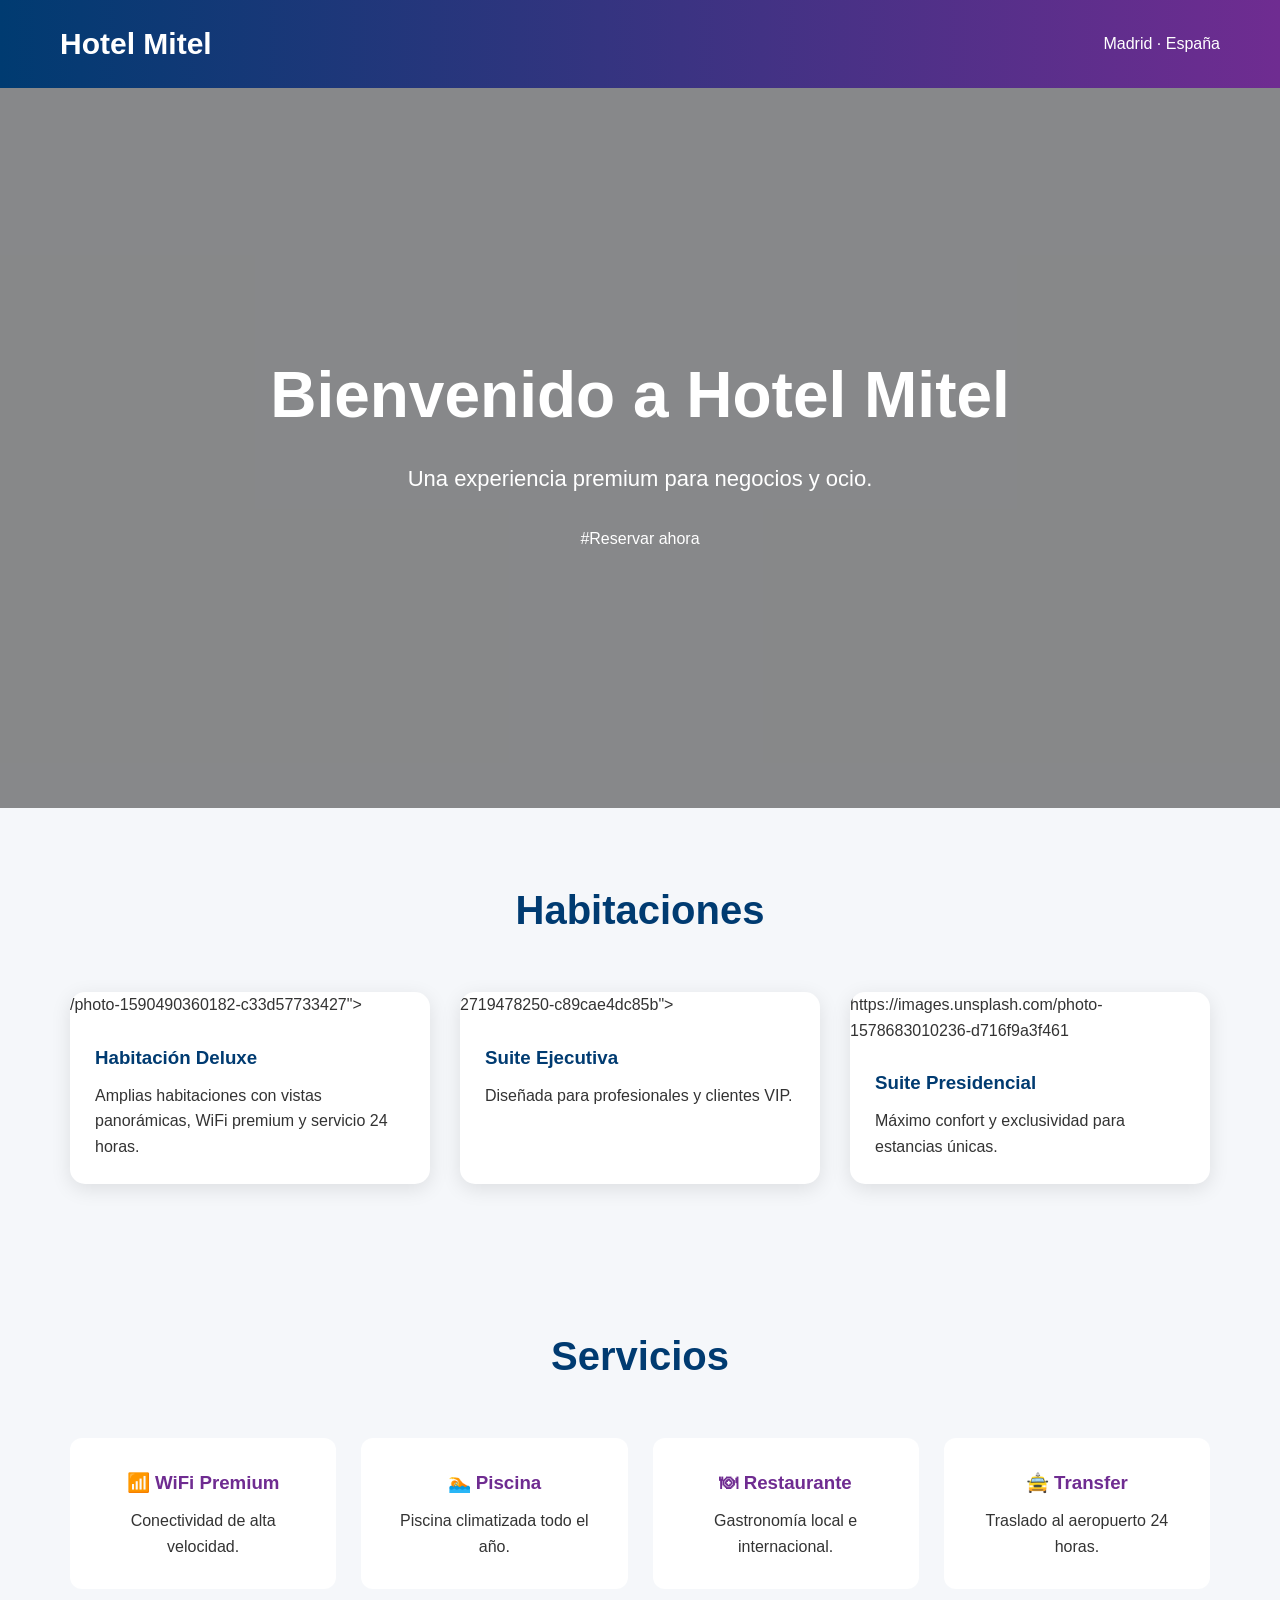
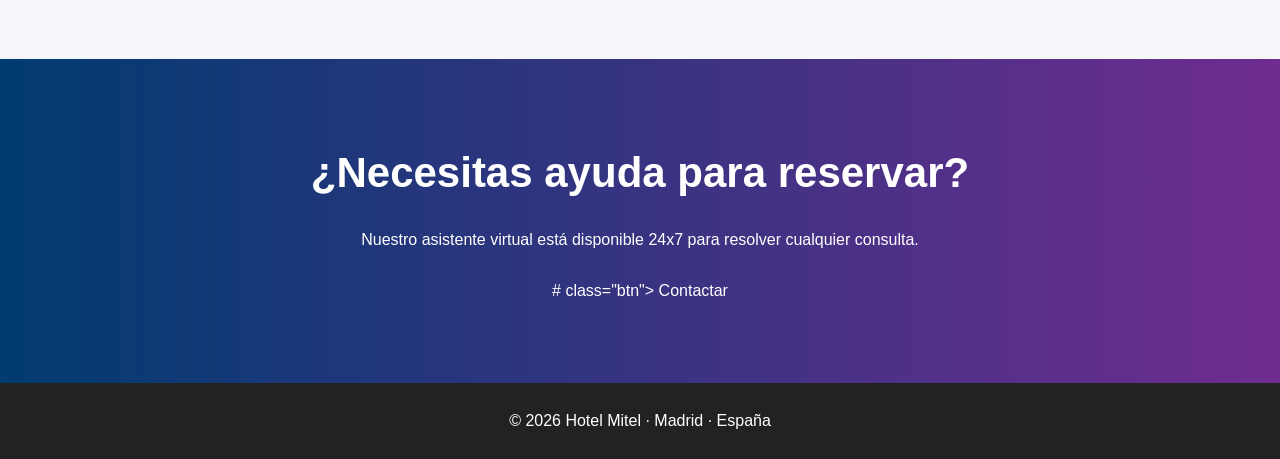
==== hotel.html @ f67e67db "Add files via upload" ====
<!DOCTYPE html>
<html lang="es">

<head>
    <meta charset="UTF-8">
    <meta name="viewport" content="width=device-width, initial-scale=1.0">
    <title>Hotel Mitel</title>

    <style>
        :root {
            --mitel-blue: #003b71;
            --mitel-purple: #6f2c91;
            --light-bg: #f5f7fa;
            --text-color: #333;
        }

        * {
            margin: 0;
            padding: 0;
            box-sizing: border-box;
        }

        body {
            font-family: "Segoe UI", Arial, sans-serif;
            background: var(--light-bg);
            color: var(--text-color);
            line-height: 1.6;
        }

        header {
            background: linear-gradient(90deg,
                    var(--mitel-blue),
                    var(--mitel-purple));
            color: white;
            padding: 20px 60px;
            display: flex;
            justify-content: space-between;
            align-items: center;
        }

        .logo {
            font-size: 30px;
            font-weight: bold;
        }

        .hero {
            height: 80vh;
            background-image: url("https://images.unsplash.com/photo-1566073771259-6a8506099945");
            background-size: cover;
            background-position: center;
            position: relative;
        }

        .hero-overlay {
            position: absolute;
            inset: 0;
            background: rgba(0, 0, 0, 0.45);
            display: flex;
            justify-content: center;
            align-items: center;
            text-align: center;
            color: white;
        }

        .hero-content h1 {
            font-size: 64px;
            margin-bottom: 15px;
        }

        .hero-content p {
            font-size: 22px;
            margin-bottom: 30px;
        }

        .btn {
            background: var(--mitel-purple);
            color: white;
            padding: 15px 30px;
            border: none;
            border-radius: 8px;
            font-size: 18px;
            text-decoration: none;
        }

        .section {
            max-width: 1200px;
            margin: auto;
            padding: 70px 30px;
        }

        .section-title {
            text-align: center;
            font-size: 40px;
            color: var(--mitel-blue);
            margin-bottom: 50px;
        }

        .cards {
            display: grid;
            grid-template-columns: repeat(auto-fit, minmax(320px, 1fr));
            gap: 30px;
        }

        .card {
            background: white;
            border-radius: 15px;
            overflow: hidden;
            box-shadow: 0 5px 20px rgba(0,0,0,0.1);
        }

        .card img {
            width: 100%;
            height: 240px;
            object-fit: cover;
        }

        .card-content {
            padding: 25px;
        }

        .card-content h3 {
            color: var(--mitel-blue);
            margin-bottom: 10px;
        }

        .services {
            display: grid;
            grid-template-columns: repeat(auto-fit, minmax(220px, 1fr));
            gap: 25px;
        }

        .service {
            background: white;
            padding: 30px;
            border-radius: 12px;
            text-align: center;
        }

        .service h3 {
            color: var(--mitel-purple);
            margin-bottom: 10px;
        }

        .cta {
            background: linear-gradient(
                90deg,
                var(--mitel-blue),
                var(--mitel-purple)
            );
            color: white;
            text-align: center;
            padding: 80px 30px;
        }

        .cta h2 {
            font-size: 42px;
            margin-bottom: 20px;
        }

        footer {
            background: #222;
            color: white;
            text-align: center;
            padding: 25px;
        }
    </style>
</head>

<body>

    <header>
        <div class="logo">Hotel Mitel</div>
        <div>Madrid · España</div>
    </header>

    <section class="hero">
        <div class="hero-overlay">
            <div class="hero-content">
                <h1>Bienvenido a Hotel Mitel</h1>
                <p>Una experiencia premium para negocios y ocio.</p>
                #Reservar ahora</a>
            </div>
        </div>
    </section>

    <section class="section">
        <h2 class="section-title">Habitaciones</h2>

        <div class="cards">

            <div class="card">
                /photo-1590490360182-c33d57733427">
                <div class="card-content">
                    <h3>Habitación Deluxe</h3>
                    <p>
                        Amplias habitaciones con vistas panorámicas,
                        WiFi premium y servicio 24 horas.
                    </p>
                </div>
            </div>

            <div class="card">
                2719478250-c89cae4dc85b">
                <div class="card-content">
                    <h3>Suite Ejecutiva</h3>
                    <p>
                        Diseñada para profesionales y clientes VIP.
                    </p>
                </div>
            </div>

            <div class="card">
                https://images.unsplash.com/photo-1578683010236-d716f9a3f461
                <div class="card-content">
                    <h3>Suite Presidencial</h3>
                    <p>
                        Máximo confort y exclusividad para estancias únicas.
                    </p>
                </div>
            </div>

        </div>
    </section>

    <section class="section">

        <h2 class="section-title">Servicios</h2>

        <div class="services">

            <div class="service">
                <h3>📶 WiFi Premium</h3>
                <p>Conectividad de alta velocidad.</p>
            </div>

            <div class="service">
                <h3>🏊 Piscina</h3>
                <p>Piscina climatizada todo el año.</p>
            </div>

            <div class="service">
                <h3>🍽 Restaurante</h3>
                <p>Gastronomía local e internacional.</p>
            </div>

            <div class="service">
                <h3>🚖 Transfer</h3>
                <p>Traslado al aeropuerto 24 horas.</p>
            </div>

        </div>

    </section>

    <section class="cta">

        <h2>¿Necesitas ayuda para reservar?</h2>

        <p>
            Nuestro asistente virtual está disponible 24x7 para resolver
            cualquier consulta.
        </p>

        <br>

        # class="btn">
            Contactar
        </a>

    </section>

    <footer>
        © 2026 Hotel Mitel · Madrid · España
    </footer>

    <!-- PEGAR AQUÍ EL WIDGET DE TALKATIVE -->

</body>

</html>
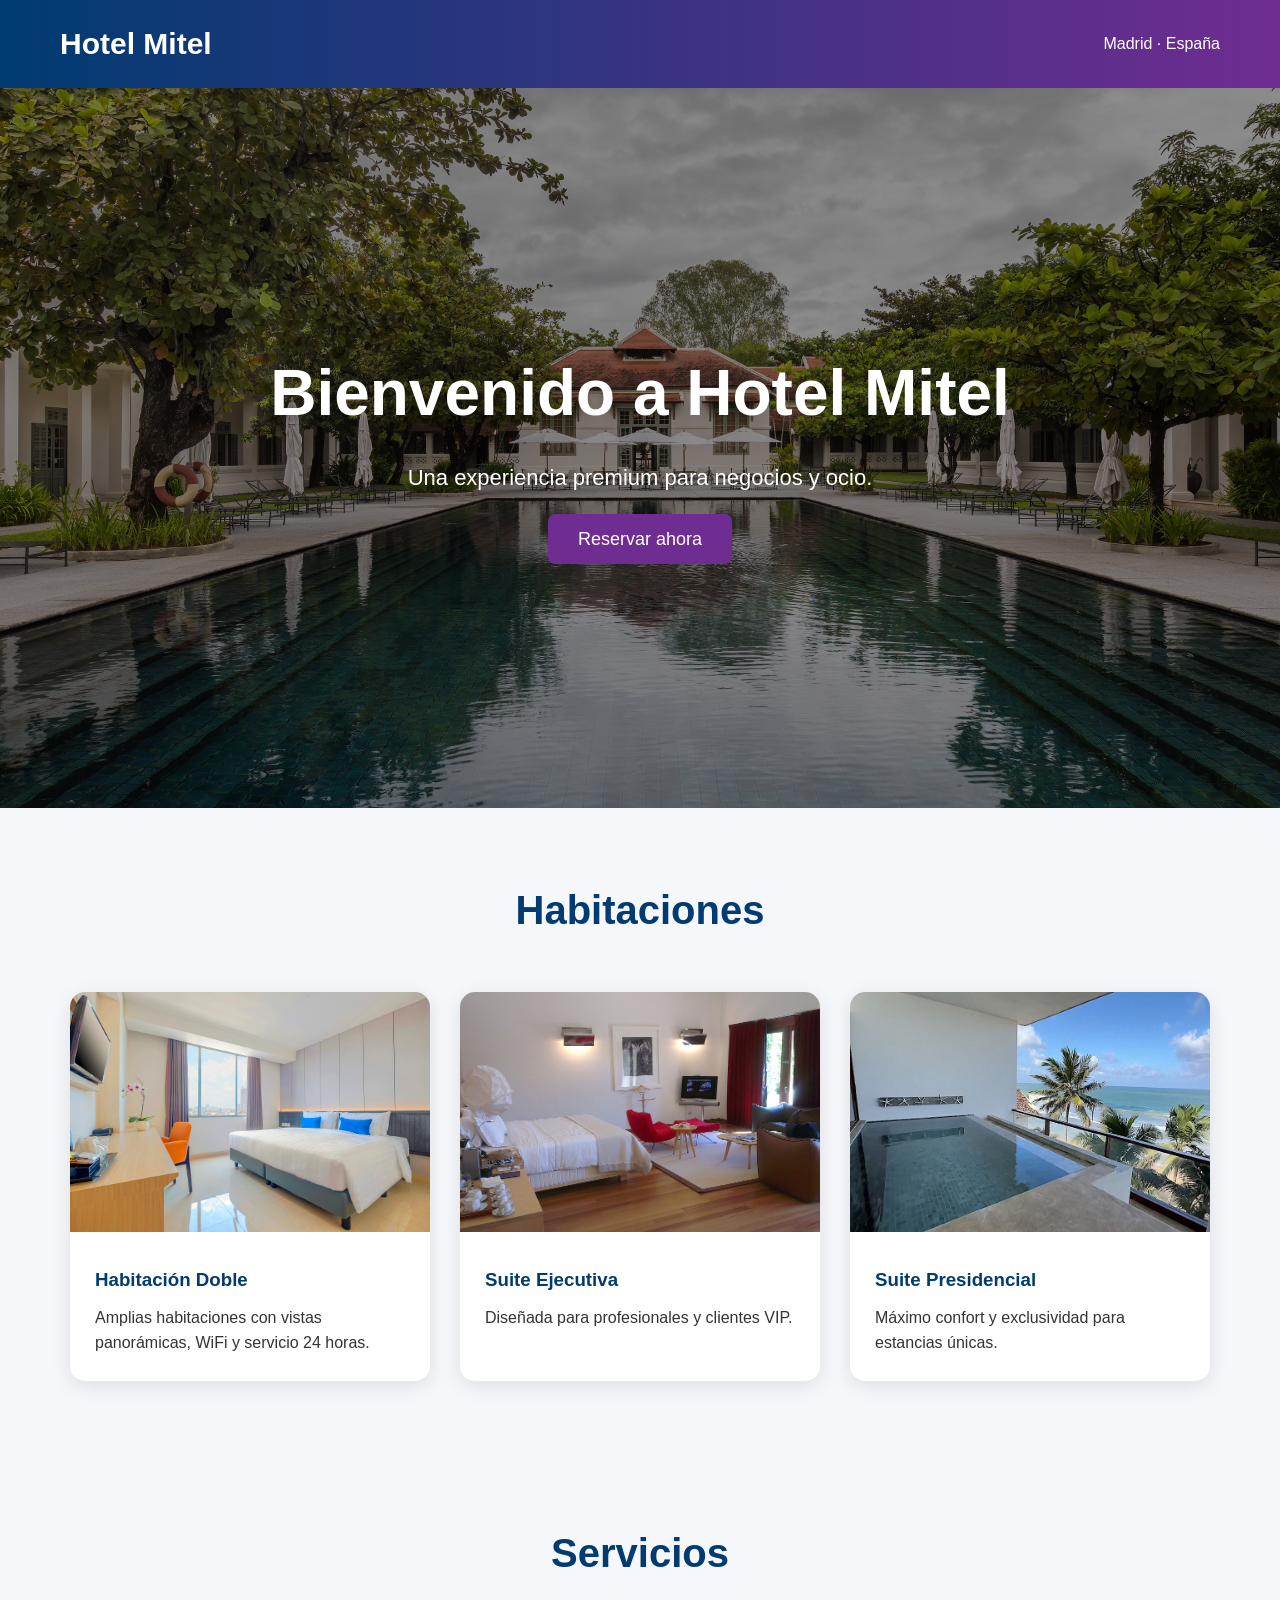
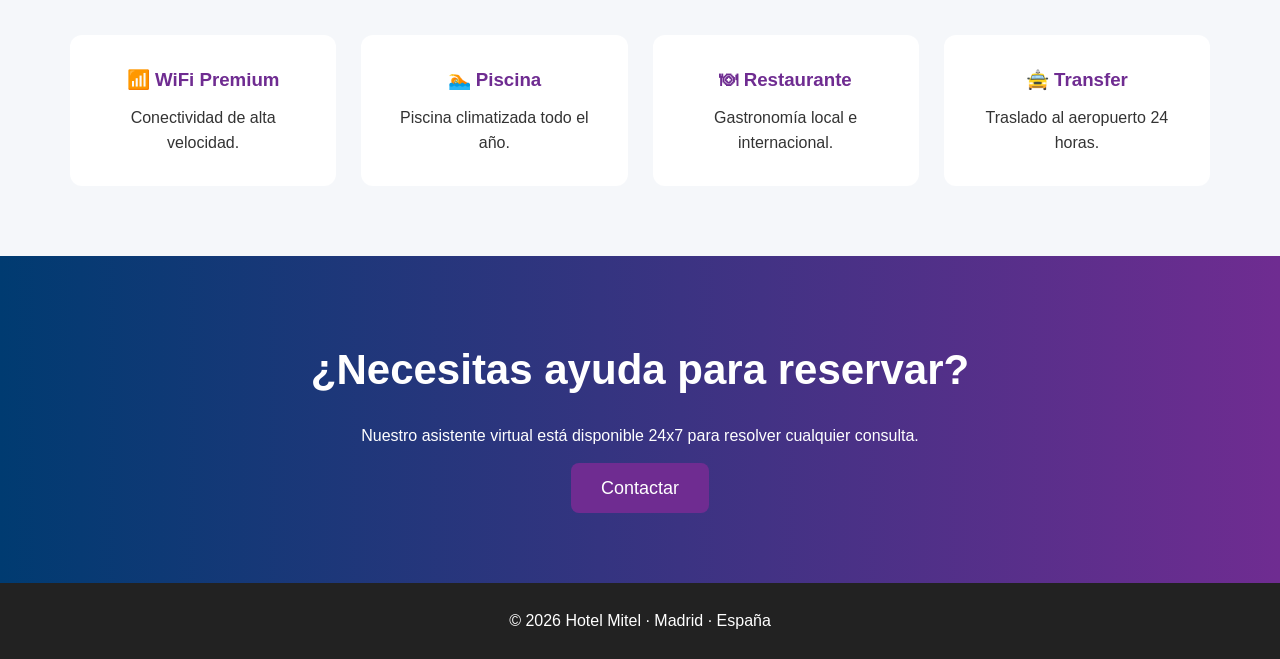
==== commit b112de5f: "Use free images" ====
--- a/hotel.html
+++ b/hotel.html
@@ -6,168 +6,10 @@
     <meta charset="UTF-8">
     <meta name="viewport" content="width=device-width, initial-scale=1.0">
     <title>Hotel Mitel</title>
-
-    <style>
-        :root {
-            --mitel-blue: #003b71;
-            --mitel-purple: #6f2c91;
-            --light-bg: #f5f7fa;
-            --text-color: #333;
-        }
-
-        * {
-            margin: 0;
-            padding: 0;
-            box-sizing: border-box;
-        }
-
-        body {
-            font-family: "Segoe UI", Arial, sans-serif;
-            background: var(--light-bg);
-            color: var(--text-color);
-            line-height: 1.6;
-        }
-
-        header {
-            background: linear-gradient(90deg,
-                    var(--mitel-blue),
-                    var(--mitel-purple));
-            color: white;
-            padding: 20px 60px;
-            display: flex;
-            justify-content: space-between;
-            align-items: center;
-        }
-
-        .logo {
-            font-size: 30px;
-            font-weight: bold;
-        }
-
-        .hero {
-            height: 80vh;
-            background-image: url("https://images.unsplash.com/photo-1566073771259-6a8506099945");
-            background-size: cover;
-            background-position: center;
-            position: relative;
-        }
-
-        .hero-overlay {
-            position: absolute;
-            inset: 0;
-            background: rgba(0, 0, 0, 0.45);
-            display: flex;
-            justify-content: center;
-            align-items: center;
-            text-align: center;
-            color: white;
-        }
-
-        .hero-content h1 {
-            font-size: 64px;
-            margin-bottom: 15px;
-        }
-
-        .hero-content p {
-            font-size: 22px;
-            margin-bottom: 30px;
-        }
-
-        .btn {
-            background: var(--mitel-purple);
-            color: white;
-            padding: 15px 30px;
-            border: none;
-            border-radius: 8px;
-            font-size: 18px;
-            text-decoration: none;
-        }
-
-        .section {
-            max-width: 1200px;
-            margin: auto;
-            padding: 70px 30px;
-        }
-
-        .section-title {
-            text-align: center;
-            font-size: 40px;
-            color: var(--mitel-blue);
-            margin-bottom: 50px;
-        }
-
-        .cards {
-            display: grid;
-            grid-template-columns: repeat(auto-fit, minmax(320px, 1fr));
-            gap: 30px;
-        }
-
-        .card {
-            background: white;
-            border-radius: 15px;
-            overflow: hidden;
-            box-shadow: 0 5px 20px rgba(0,0,0,0.1);
-        }
-
-        .card img {
-            width: 100%;
-            height: 240px;
-            object-fit: cover;
-        }
-
-        .card-content {
-            padding: 25px;
-        }
-
-        .card-content h3 {
-            color: var(--mitel-blue);
-            margin-bottom: 10px;
-        }
-
-        .services {
-            display: grid;
-            grid-template-columns: repeat(auto-fit, minmax(220px, 1fr));
-            gap: 25px;
-        }
-
-        .service {
-            background: white;
-            padding: 30px;
-            border-radius: 12px;
-            text-align: center;
-        }
-
-        .service h3 {
-            color: var(--mitel-purple);
-            margin-bottom: 10px;
-        }
-
-        .cta {
-            background: linear-gradient(
-                90deg,
-                var(--mitel-blue),
-                var(--mitel-purple)
-            );
-            color: white;
-            text-align: center;
-            padding: 80px 30px;
-        }
-
-        .cta h2 {
-            font-size: 42px;
-            margin-bottom: 20px;
-        }
-
-        footer {
-            background: #222;
-            color: white;
-            text-align: center;
-            padding: 25px;
-        }
-    </style>
+    <link rel="stylesheet" href="css/styles.css">
 </head>
 
-<body>
+<body class="hotel-page">
 
     <header>
         <div class="logo">Hotel Mitel</div>
@@ -179,7 +21,7 @@
             <div class="hero-content">
                 <h1>Bienvenido a Hotel Mitel</h1>
                 <p>Una experiencia premium para negocios y ocio.</p>
-                #Reservar ahora</a>
+                <a href="#" class="btn">Reservar ahora</a>
             </div>
         </div>
     </section>
@@ -190,18 +32,18 @@
         <div class="cards">
 
             <div class="card">
-                /photo-1590490360182-c33d57733427">
+                <img src="images/room.jpg" alt="Habitación Doble">
                 <div class="card-content">
-                    <h3>Habitación Deluxe</h3>
+                    <h3>Habitación Doble</h3>
                     <p>
                         Amplias habitaciones con vistas panorámicas,
-                        WiFi premium y servicio 24 horas.
+                        WiFi y servicio 24 horas.
                     </p>
                 </div>
             </div>
 
             <div class="card">
-                2719478250-c89cae4dc85b">
+                <img src="images/executive-suite.jpg" alt="Suite Ejecutiva">
                 <div class="card-content">
                     <h3>Suite Ejecutiva</h3>
                     <p>
@@ -211,7 +53,7 @@
             </div>
 
             <div class="card">
-                https://images.unsplash.com/photo-1578683010236-d716f9a3f461
+                <img src="images/presidential-suite.jpg" alt="Suite Presidencial">
                 <div class="card-content">
                     <h3>Suite Presidencial</h3>
                     <p>
@@ -264,9 +106,7 @@
 
         <br>
 
-        # class="btn">
-            Contactar
-        </a>
+        <a href="#" class="btn">Contactar</a>
 
     </section>
 
@@ -275,6 +115,9 @@
     </footer>
 
     <!-- PEGAR AQUÍ EL WIDGET DE TALKATIVE -->
+    <script>
+        import(`https://eu.engage.app/api/ecs/v1/loader/1cc9cc96-e572-4357-b645-b3f1b7cea843.js?path=${encodeURIComponent(window.location.origin+window.location.pathname)}&selectedVersion=${(new URLSearchParams(window.location.search)).get('ecsSelectedVersion') || ''}`)
+    </script>
 
 </body>
 
--- a/css/styles.css
+++ b/css/styles.css
@@ -0,0 +1,198 @@
+:root {
+    --mitel-blue: #003b71;
+    --mitel-purple: #6f2c91;
+    --light-bg: #f5f7fa;
+    --text-color: #333;
+}
+
+* {
+    margin: 0;
+    padding: 0;
+    box-sizing: border-box;
+}
+
+body {
+    font-family: "Segoe UI", Arial, sans-serif;
+}
+
+body.home-page {
+    min-height: 100vh;
+    display: flex;
+    justify-content: center;
+    align-items: center;
+    background: linear-gradient(135deg, var(--mitel-blue), var(--mitel-purple));
+}
+
+body.hotel-page {
+    background: var(--light-bg);
+    color: var(--text-color);
+    line-height: 1.6;
+}
+
+.home-page .container {
+    text-align: center;
+    background: white;
+    padding: 60px;
+    border-radius: 20px;
+    box-shadow: 0 10px 30px rgba(0, 0, 0, 0.2);
+    max-width: 600px;
+    width: 90%;
+}
+
+.home-page h1 {
+    color: var(--mitel-blue);
+    margin-bottom: 15px;
+}
+
+.home-page p {
+    color: #666;
+    margin-bottom: 40px;
+}
+
+.home-page .demo-button {
+    display: inline-block;
+    padding: 18px 36px;
+    background: var(--mitel-purple);
+    color: white;
+    text-decoration: none;
+    border-radius: 10px;
+    font-size: 18px;
+    font-weight: 600;
+    transition: 0.3s;
+}
+
+.home-page .demo-button:hover {
+    transform: translateY(-2px);
+    opacity: 0.9;
+}
+
+.hotel-page header {
+    background: linear-gradient(90deg, var(--mitel-blue), var(--mitel-purple));
+    color: white;
+    padding: 20px 60px;
+    display: flex;
+    justify-content: space-between;
+    align-items: center;
+}
+
+.hotel-page .logo {
+    font-size: 30px;
+    font-weight: bold;
+}
+
+.hotel-page .hero {
+    height: 80vh;
+    background-image: url("../images/hotel.jpg");
+    background-size: cover;
+    background-position: center;
+    position: relative;
+}
+
+.hotel-page .hero-overlay {
+    position: absolute;
+    inset: 0;
+    background: rgba(0, 0, 0, 0.45);
+    display: flex;
+    justify-content: center;
+    align-items: center;
+    text-align: center;
+    color: white;
+}
+
+.hotel-page .hero-content h1 {
+    font-size: 64px;
+    margin-bottom: 15px;
+}
+
+.hotel-page .hero-content p {
+    font-size: 22px;
+    margin-bottom: 30px;
+}
+
+.hotel-page .btn {
+    background: var(--mitel-purple);
+    color: white;
+    padding: 15px 30px;
+    border: none;
+    border-radius: 8px;
+    font-size: 18px;
+    text-decoration: none;
+}
+
+.hotel-page .section {
+    max-width: 1200px;
+    margin: auto;
+    padding: 70px 30px;
+}
+
+.hotel-page .section-title {
+    text-align: center;
+    font-size: 40px;
+    color: var(--mitel-blue);
+    margin-bottom: 50px;
+}
+
+.hotel-page .cards {
+    display: grid;
+    grid-template-columns: repeat(auto-fit, minmax(320px, 1fr));
+    gap: 30px;
+}
+
+.hotel-page .card {
+    background: white;
+    border-radius: 15px;
+    overflow: hidden;
+    box-shadow: 0 5px 20px rgba(0, 0, 0, 0.1);
+}
+
+.hotel-page .card img {
+    width: 100%;
+    height: 240px;
+    object-fit: cover;
+}
+
+.hotel-page .card-content {
+    padding: 25px;
+}
+
+.hotel-page .card-content h3 {
+    color: var(--mitel-blue);
+    margin-bottom: 10px;
+}
+
+.hotel-page .services {
+    display: grid;
+    grid-template-columns: repeat(auto-fit, minmax(220px, 1fr));
+    gap: 25px;
+}
+
+.hotel-page .service {
+    background: white;
+    padding: 30px;
+    border-radius: 12px;
+    text-align: center;
+}
+
+.hotel-page .service h3 {
+    color: var(--mitel-purple);
+    margin-bottom: 10px;
+}
+
+.hotel-page .cta {
+    background: linear-gradient(90deg, var(--mitel-blue), var(--mitel-purple));
+    color: white;
+    text-align: center;
+    padding: 80px 30px;
+}
+
+.hotel-page .cta h2 {
+    font-size: 42px;
+    margin-bottom: 20px;
+}
+
+.hotel-page footer {
+    background: #222;
+    color: white;
+    text-align: center;
+    padding: 25px;
+}
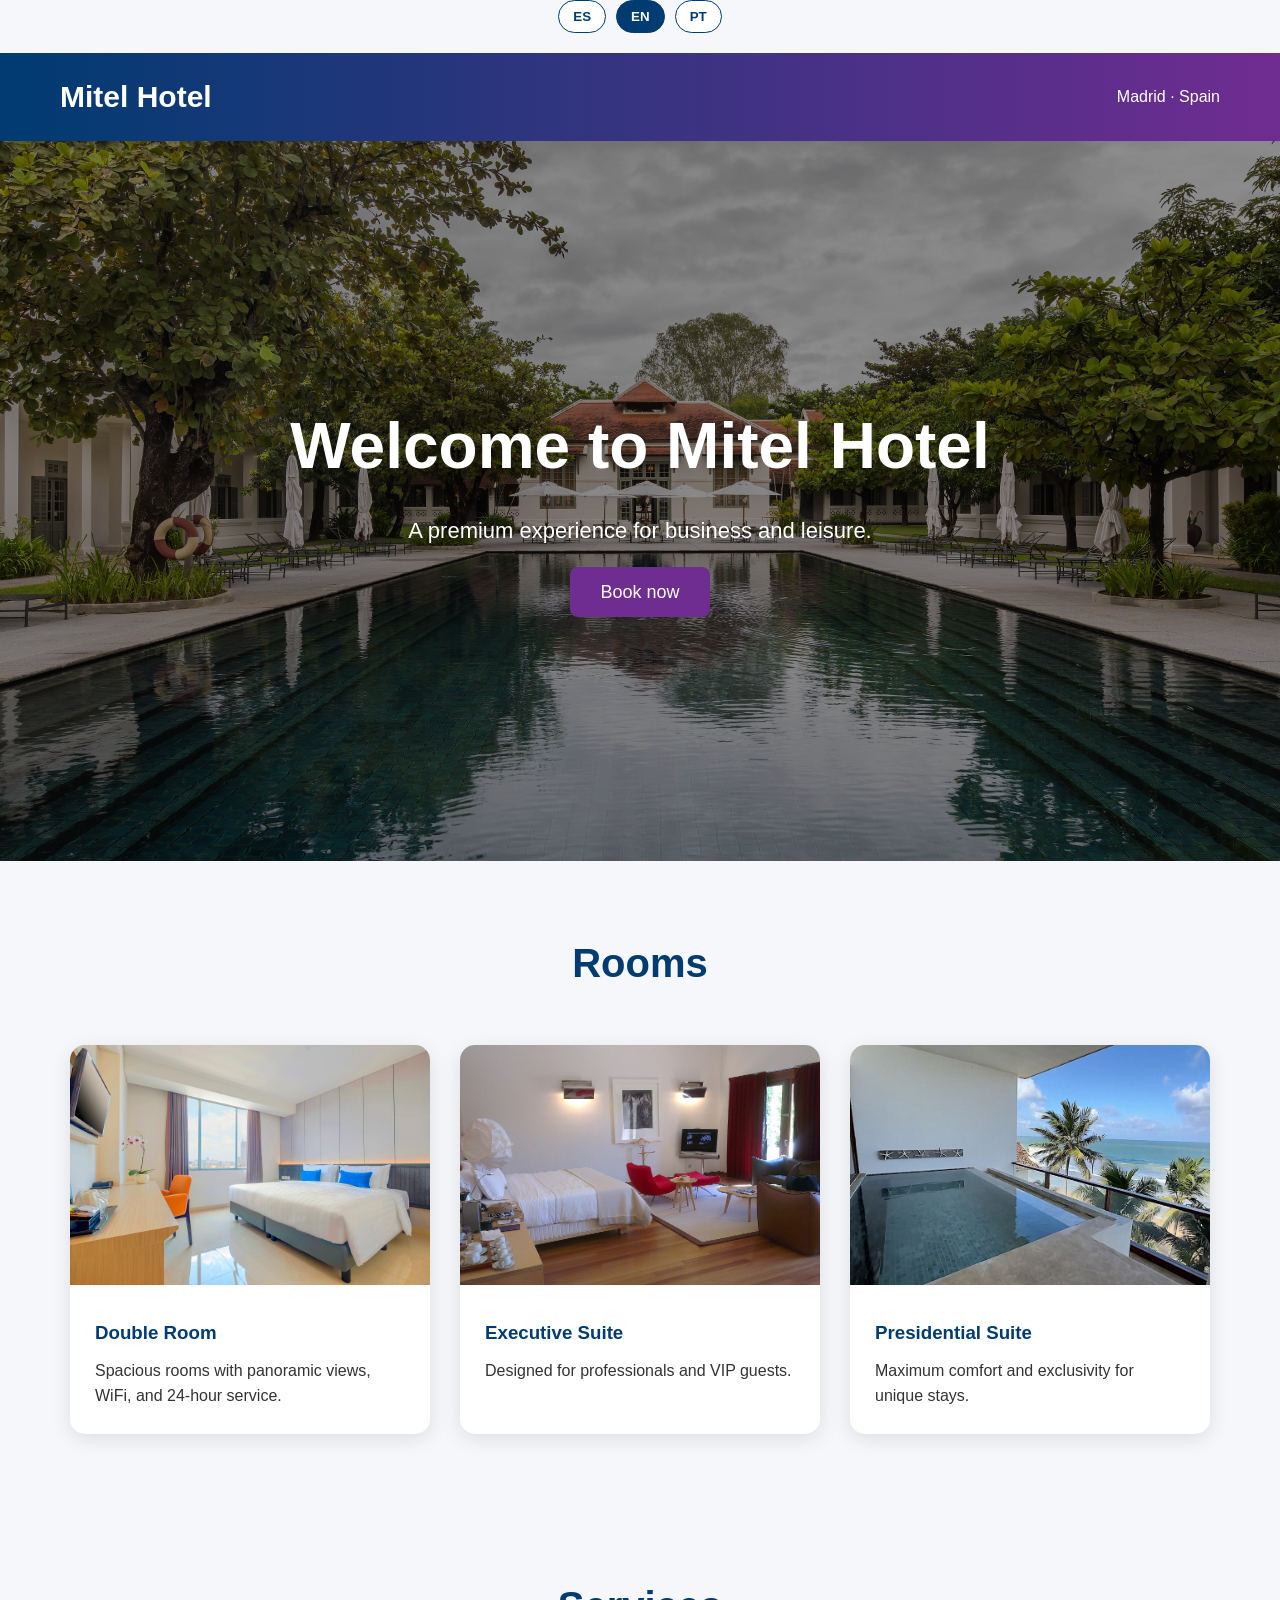
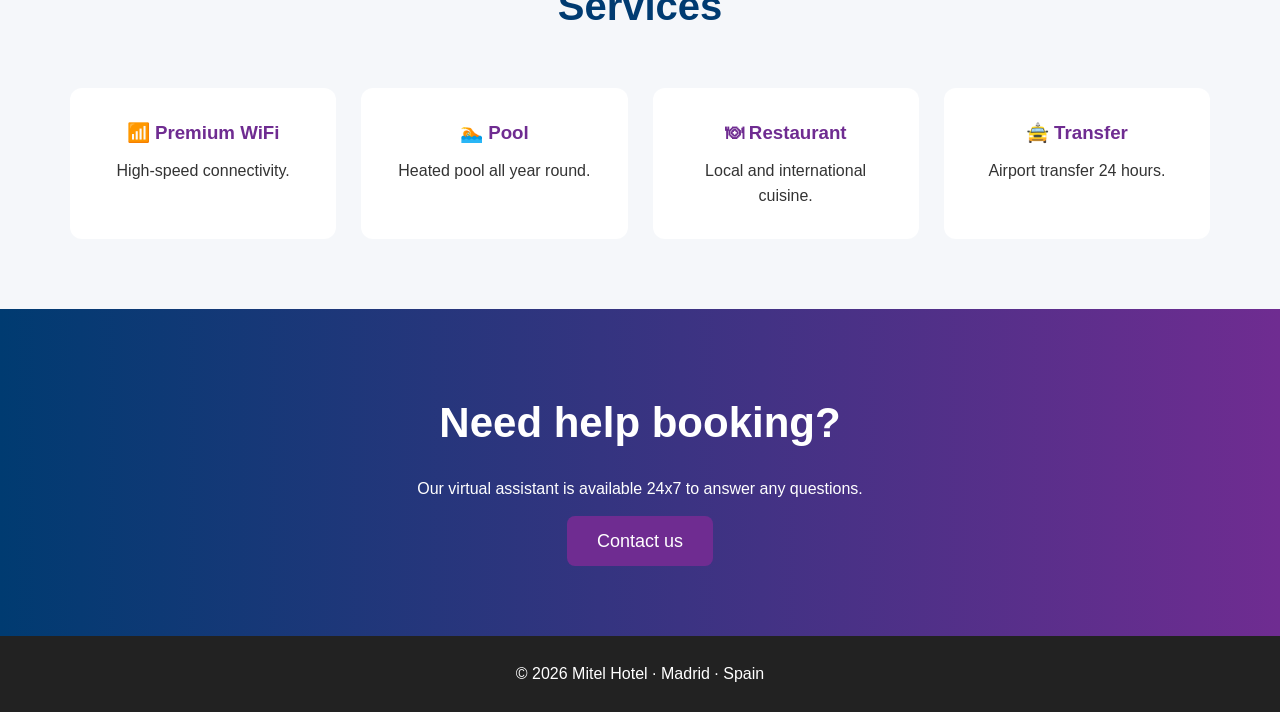
==== commit a13ff420: "Add multi-language capabilities" ====
--- a/hotel.html
+++ b/hotel.html
@@ -9,33 +9,39 @@
     <link rel="stylesheet" href="css/styles.css">
 </head>
 
-<body class="hotel-page">
+<body class="hotel-page" data-page="hotel">
+
+    <div class="lang-switcher" aria-label="Language selector">
+        <button class="lang-btn active" data-lang="es">ES</button>
+        <button class="lang-btn" data-lang="en">EN</button>
+        <button class="lang-btn" data-lang="pt">PT</button>
+    </div>
 
     <header>
-        <div class="logo">Hotel Mitel</div>
-        <div>Madrid · España</div>
+        <div class="logo" data-i18n="logo">Hotel Mitel</div>
+        <div data-i18n="location">Madrid · España</div>
     </header>
 
     <section class="hero">
         <div class="hero-overlay">
             <div class="hero-content">
-                <h1>Bienvenido a Hotel Mitel</h1>
-                <p>Una experiencia premium para negocios y ocio.</p>
-                <a href="#" class="btn">Reservar ahora</a>
+                <h1 data-i18n="heroTitle">Bienvenido a Hotel Mitel</h1>
+                <p data-i18n="heroText">Una experiencia premium para negocios y ocio.</p>
+                <a href="#" class="btn" data-i18n="heroButton">Reservar ahora</a>
             </div>
         </div>
     </section>
 
     <section class="section">
-        <h2 class="section-title">Habitaciones</h2>
+        <h2 class="section-title" data-i18n="roomsTitle">Habitaciones</h2>
 
         <div class="cards">
 
             <div class="card">
-                <img src="images/room.jpg" alt="Habitación Doble">
+                <img src="images/room.jpg" alt="Habitación Doble" data-i18n="room1Alt">
                 <div class="card-content">
-                    <h3>Habitación Doble</h3>
-                    <p>
+                    <h3 data-i18n="room1Title">Habitación Doble</h3>
+                    <p data-i18n="room1Text">
                         Amplias habitaciones con vistas panorámicas,
                         WiFi y servicio 24 horas.
                     </p>
@@ -43,20 +49,20 @@
             </div>
 
             <div class="card">
-                <img src="images/executive-suite.jpg" alt="Suite Ejecutiva">
+                <img src="images/executive-suite.jpg" alt="Suite Ejecutiva" data-i18n="room2Alt">
                 <div class="card-content">
-                    <h3>Suite Ejecutiva</h3>
-                    <p>
+                    <h3 data-i18n="room2Title">Suite Ejecutiva</h3>
+                    <p data-i18n="room2Text">
                         Diseñada para profesionales y clientes VIP.
                     </p>
                 </div>
             </div>
 
             <div class="card">
-                <img src="images/presidential-suite.jpg" alt="Suite Presidencial">
+                <img src="images/presidential-suite.jpg" alt="Suite Presidencial" data-i18n="room3Alt">
                 <div class="card-content">
-                    <h3>Suite Presidencial</h3>
-                    <p>
+                    <h3 data-i18n="room3Title">Suite Presidencial</h3>
+                    <p data-i18n="room3Text">
                         Máximo confort y exclusividad para estancias únicas.
                     </p>
                 </div>
@@ -67,28 +73,28 @@
 
     <section class="section">
 
-        <h2 class="section-title">Servicios</h2>
+        <h2 class="section-title" data-i18n="servicesTitle">Servicios</h2>
 
         <div class="services">
 
             <div class="service">
-                <h3>📶 WiFi Premium</h3>
-                <p>Conectividad de alta velocidad.</p>
+                <h3 data-i18n="service1Title">📶 WiFi Premium</h3>
+                <p data-i18n="service1Text">Conectividad de alta velocidad.</p>
             </div>
 
             <div class="service">
-                <h3>🏊 Piscina</h3>
-                <p>Piscina climatizada todo el año.</p>
+                <h3 data-i18n="service2Title">🏊 Piscina</h3>
+                <p data-i18n="service2Text">Piscina climatizada todo el año.</p>
             </div>
 
             <div class="service">
-                <h3>🍽 Restaurante</h3>
-                <p>Gastronomía local e internacional.</p>
+                <h3 data-i18n="service3Title">🍽 Restaurante</h3>
+                <p data-i18n="service3Text">Gastronomía local e internacional.</p>
             </div>
 
             <div class="service">
-                <h3>🚖 Transfer</h3>
-                <p>Traslado al aeropuerto 24 horas.</p>
+                <h3 data-i18n="service4Title">🚖 Transfer</h3>
+                <p data-i18n="service4Text">Traslado al aeropuerto 24 horas.</p>
             </div>
 
         </div>
@@ -97,20 +103,20 @@
 
     <section class="cta">
 
-        <h2>¿Necesitas ayuda para reservar?</h2>
+        <h2 data-i18n="ctaTitle">¿Necesitas ayuda para reservar?</h2>
 
-        <p>
+        <p data-i18n="ctaText">
             Nuestro asistente virtual está disponible 24x7 para resolver
             cualquier consulta.
         </p>
 
         <br>
 
-        <a href="#" class="btn">Contactar</a>
+        <a href="#" class="btn" data-i18n="ctaButton">Contactar</a>
 
     </section>
 
-    <footer>
+    <footer data-i18n="footer">
         © 2026 Hotel Mitel · Madrid · España
     </footer>
 
@@ -118,6 +124,7 @@
     <script>
         import(`https://eu.engage.app/api/ecs/v1/loader/1cc9cc96-e572-4357-b645-b3f1b7cea843.js?path=${encodeURIComponent(window.location.origin+window.location.pathname)}&selectedVersion=${(new URLSearchParams(window.location.search)).get('ecsSelectedVersion') || ''}`)
     </script>
+    <script src="js/i18n.js"></script>
 
 </body>
 
--- a/css/styles.css
+++ b/css/styles.css
@@ -64,6 +64,28 @@
 .home-page .demo-button:hover {
     transform: translateY(-2px);
     opacity: 0.9;
+}
+
+.lang-switcher {
+    display: flex;
+    justify-content: center;
+    gap: 10px;
+    margin-bottom: 20px;
+}
+
+.lang-btn {
+    border: 1px solid var(--mitel-blue);
+    background: white;
+    color: var(--mitel-blue);
+    padding: 8px 14px;
+    border-radius: 999px;
+    cursor: pointer;
+    font-weight: 600;
+}
+
+.lang-btn.active {
+    background: var(--mitel-blue);
+    color: white;
 }
 
 .hotel-page header {
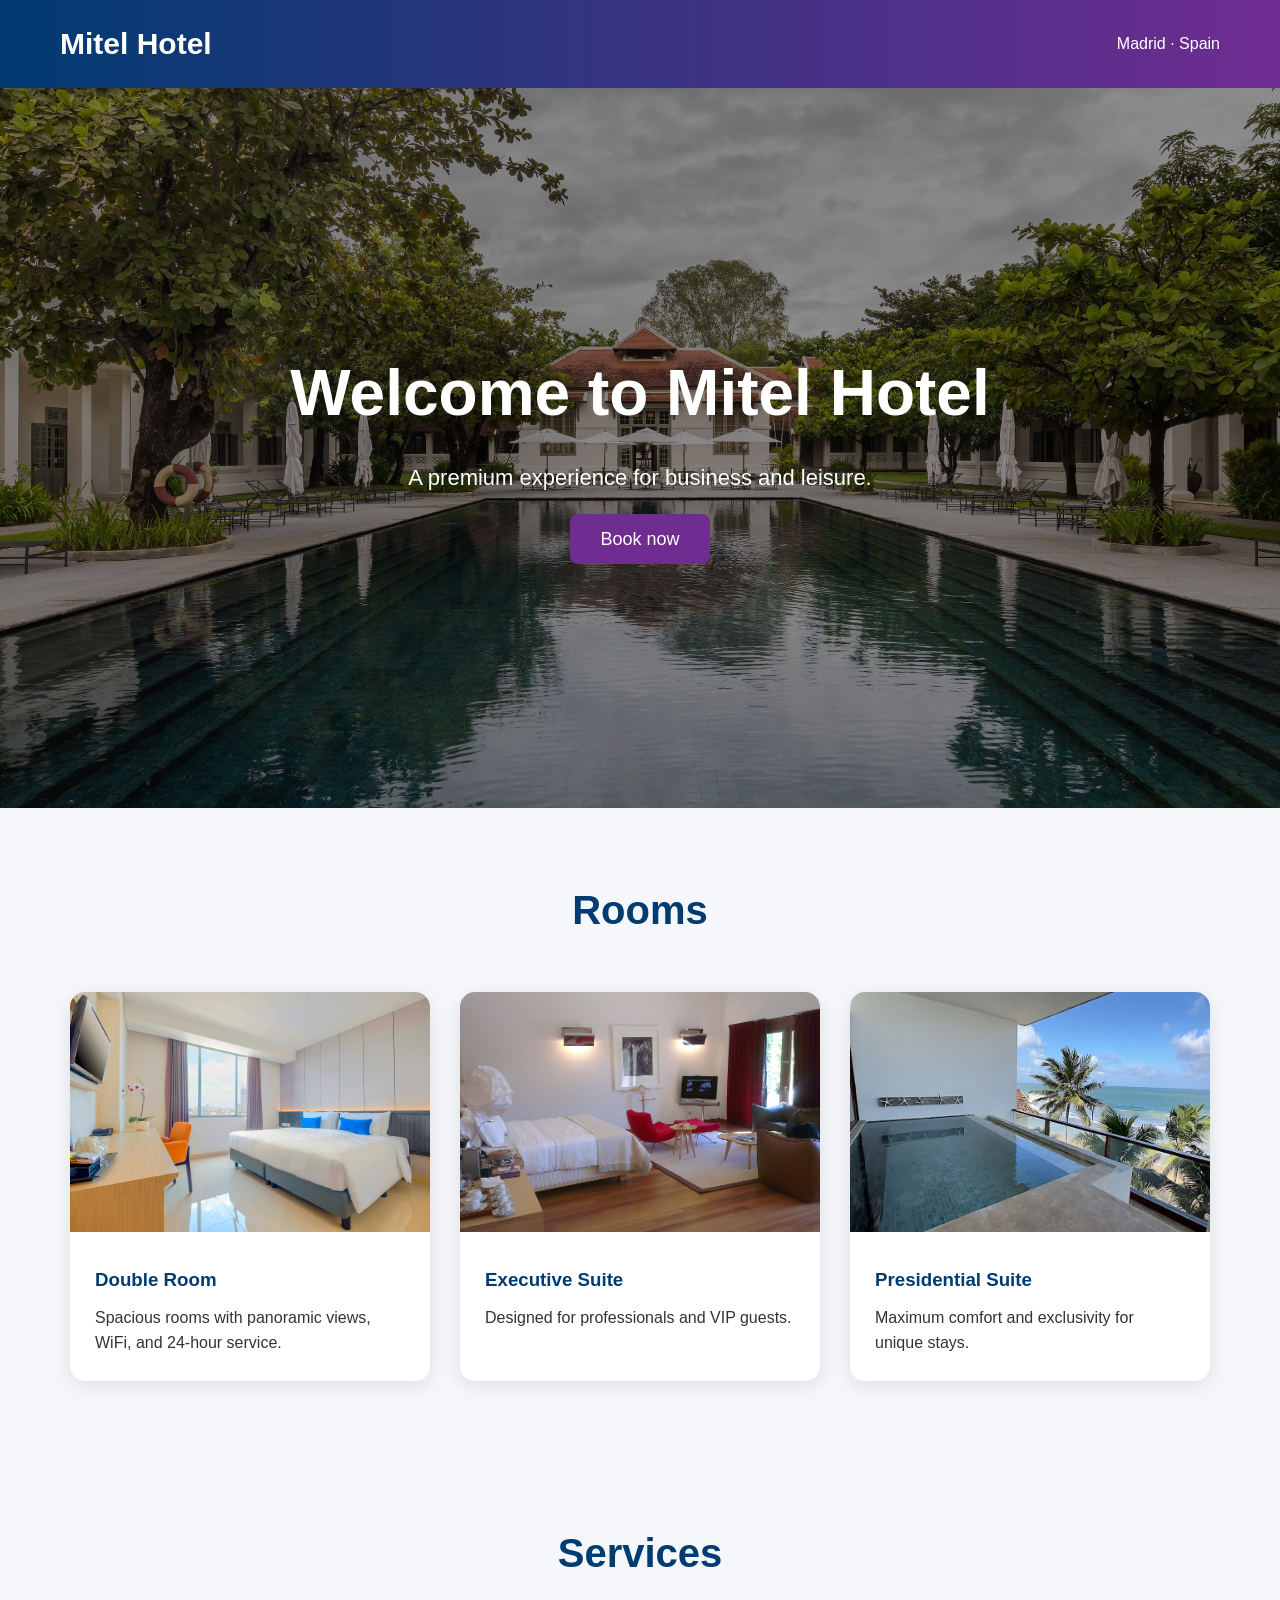
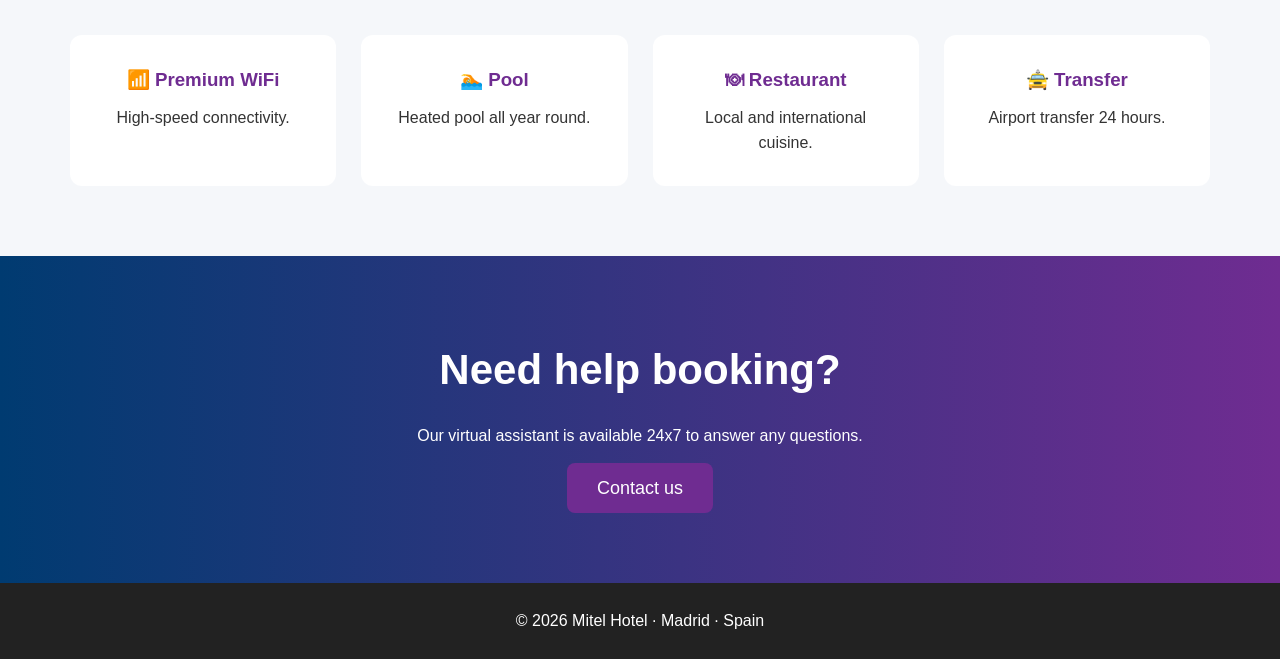
==== commit c0b1191f: "Style language selector" ====
--- a/hotel.html
+++ b/hotel.html
@@ -10,12 +10,6 @@
 </head>
 
 <body class="hotel-page" data-page="hotel">
-
-    <div class="lang-switcher" aria-label="Language selector">
-        <button class="lang-btn active" data-lang="es">ES</button>
-        <button class="lang-btn" data-lang="en">EN</button>
-        <button class="lang-btn" data-lang="pt">PT</button>
-    </div>
 
     <header>
         <div class="logo" data-i18n="logo">Hotel Mitel</div>
--- a/css/styles.css
+++ b/css/styles.css
@@ -70,22 +70,35 @@
     display: flex;
     justify-content: center;
     gap: 10px;
-    margin-bottom: 20px;
+    margin-bottom: 24px;
 }
 
 .lang-btn {
-    border: 1px solid var(--mitel-blue);
-    background: white;
-    color: var(--mitel-blue);
+    border: 1px solid rgba(255, 255, 255, 0.4);
+    background: rgba(255, 255, 255, 0.16);
+    color: white;
     padding: 8px 14px;
     border-radius: 999px;
     cursor: pointer;
     font-weight: 600;
+    backdrop-filter: blur(6px);
+    transition: all 0.2s ease;
+}
+
+.lang-btn:hover {
+    background: rgba(255, 255, 255, 0.28);
 }
 
 .lang-btn.active {
-    background: var(--mitel-blue);
-    color: white;
+    background: white;
+    color: var(--mitel-blue);
+    box-shadow: 0 6px 16px rgba(0, 0, 0, 0.15);
+}
+
+.home-page .container {
+    display: flex;
+    flex-direction: column;
+    align-items: center;
 }
 
 .hotel-page header {
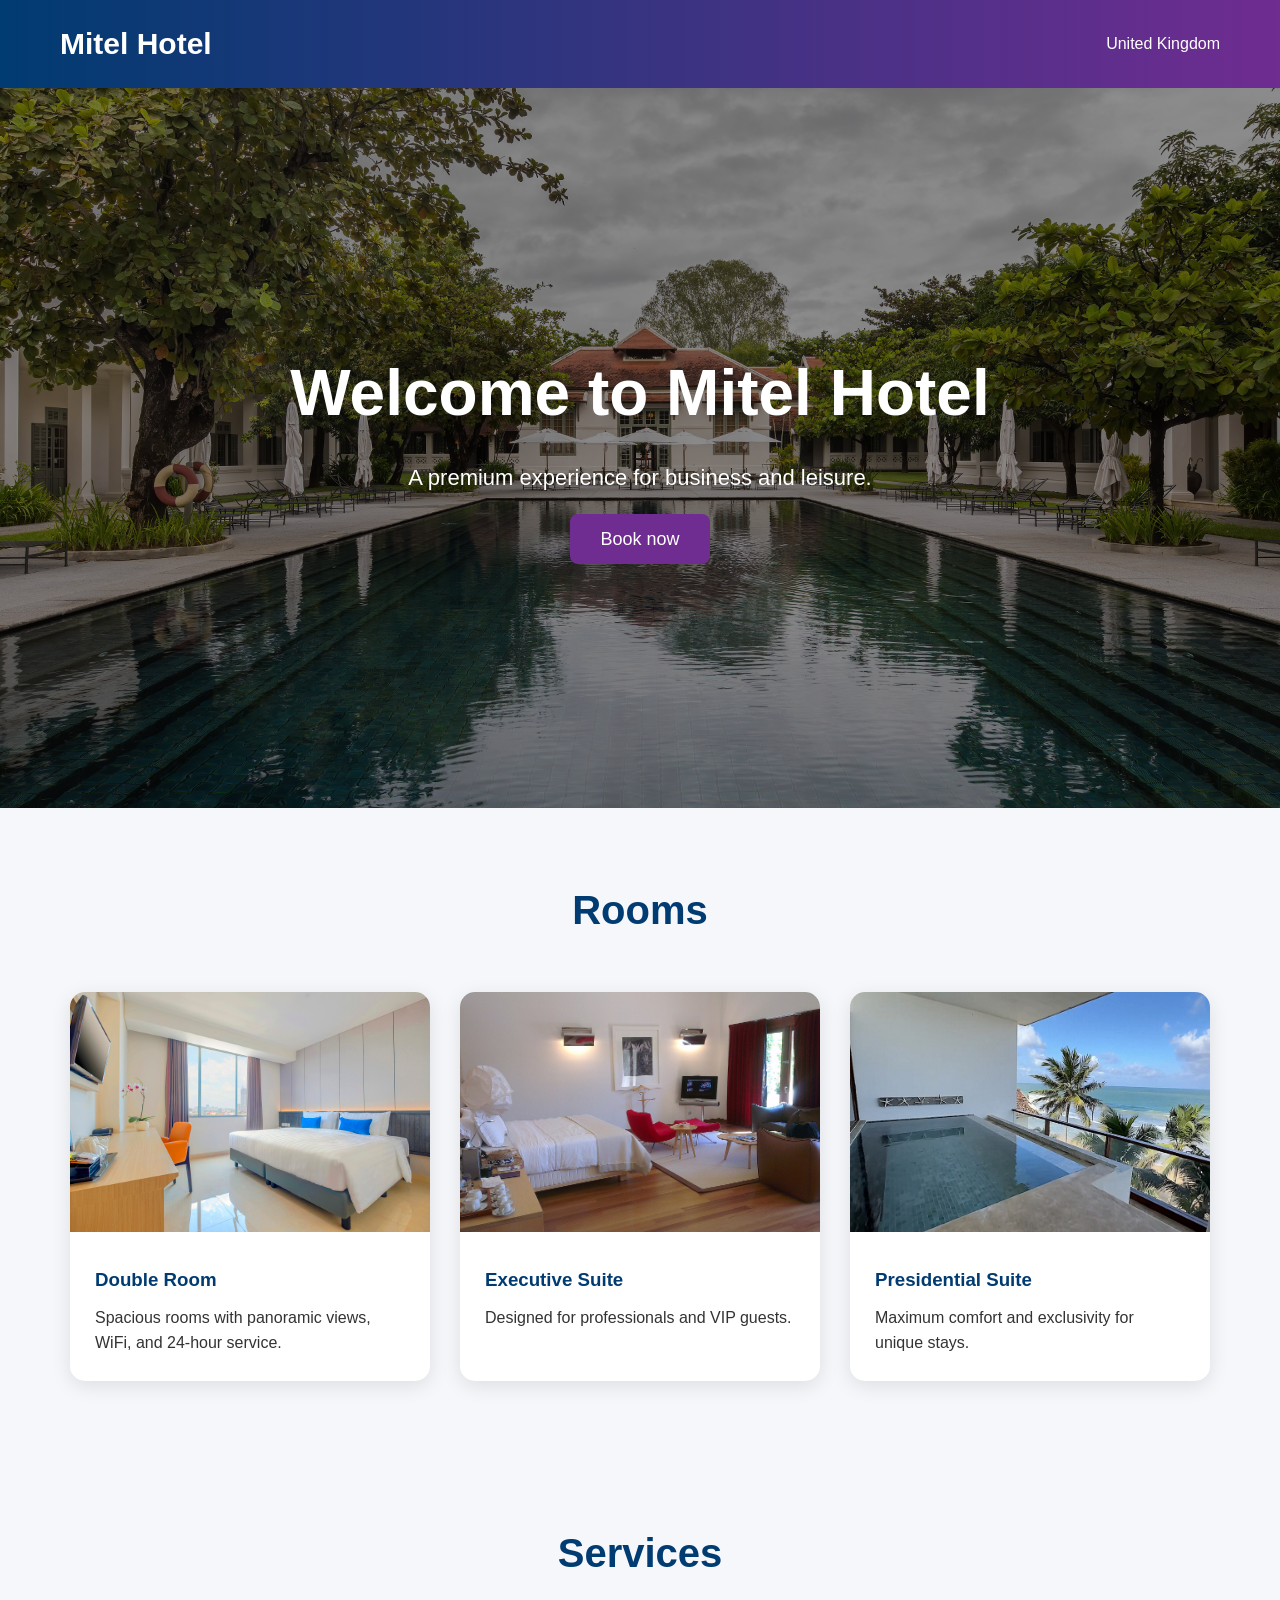
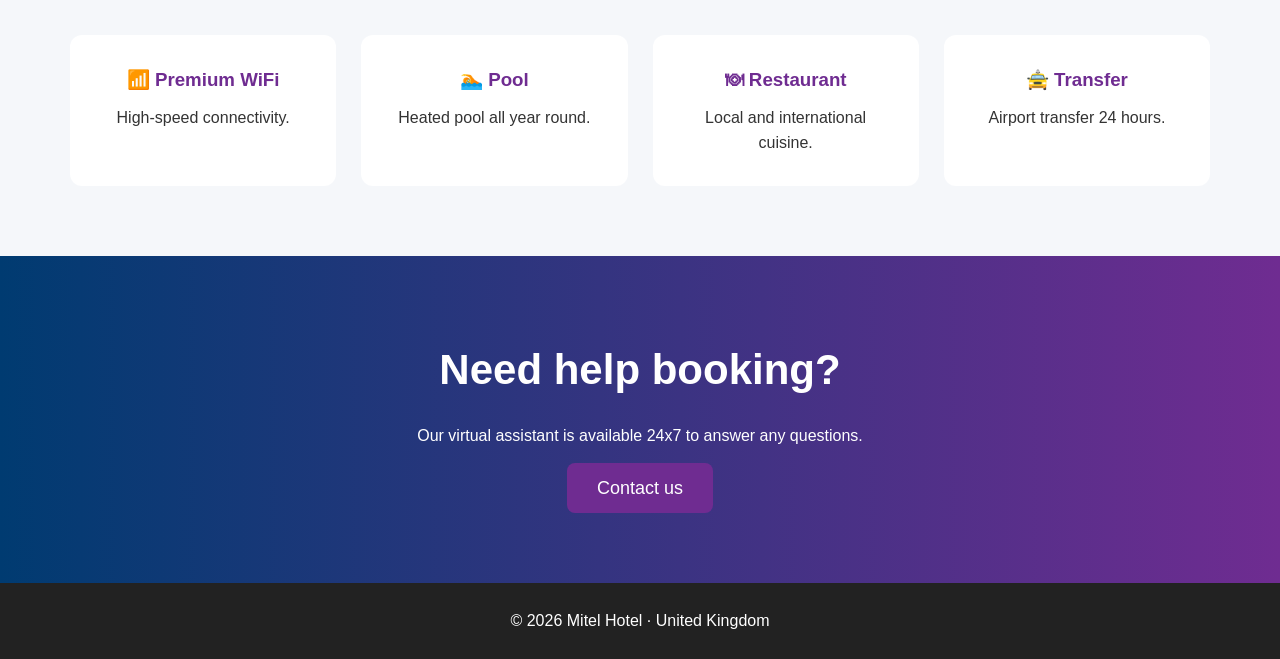
==== commit b8922630: "Set correct widget with params detection" ====
--- a/hotel.html
+++ b/hotel.html
@@ -116,8 +116,8 @@
 
     <!-- PEGAR AQUÍ EL WIDGET DE TALKATIVE -->
     <script>
-        import(`https://eu.engage.app/api/ecs/v1/loader/1cc9cc96-e572-4357-b645-b3f1b7cea843.js?path=${encodeURIComponent(window.location.origin+window.location.pathname)}&selectedVersion=${(new URLSearchParams(window.location.search)).get('ecsSelectedVersion') || ''}`)
-    </script>
+        import(`https://eu.engage.app/api/ecs/v1/loader/fc1d13b3-a8ac-4f45-9d56-4a5da90d6025.js?path=${encodeURIComponent(window.location.toString())}&selectedVersion=${(new URLSearchParams(window.location.search)).get('ecsSelectedVersion') || ''}`)
+    </script> 
     <script src="js/i18n.js"></script>
 
 </body>
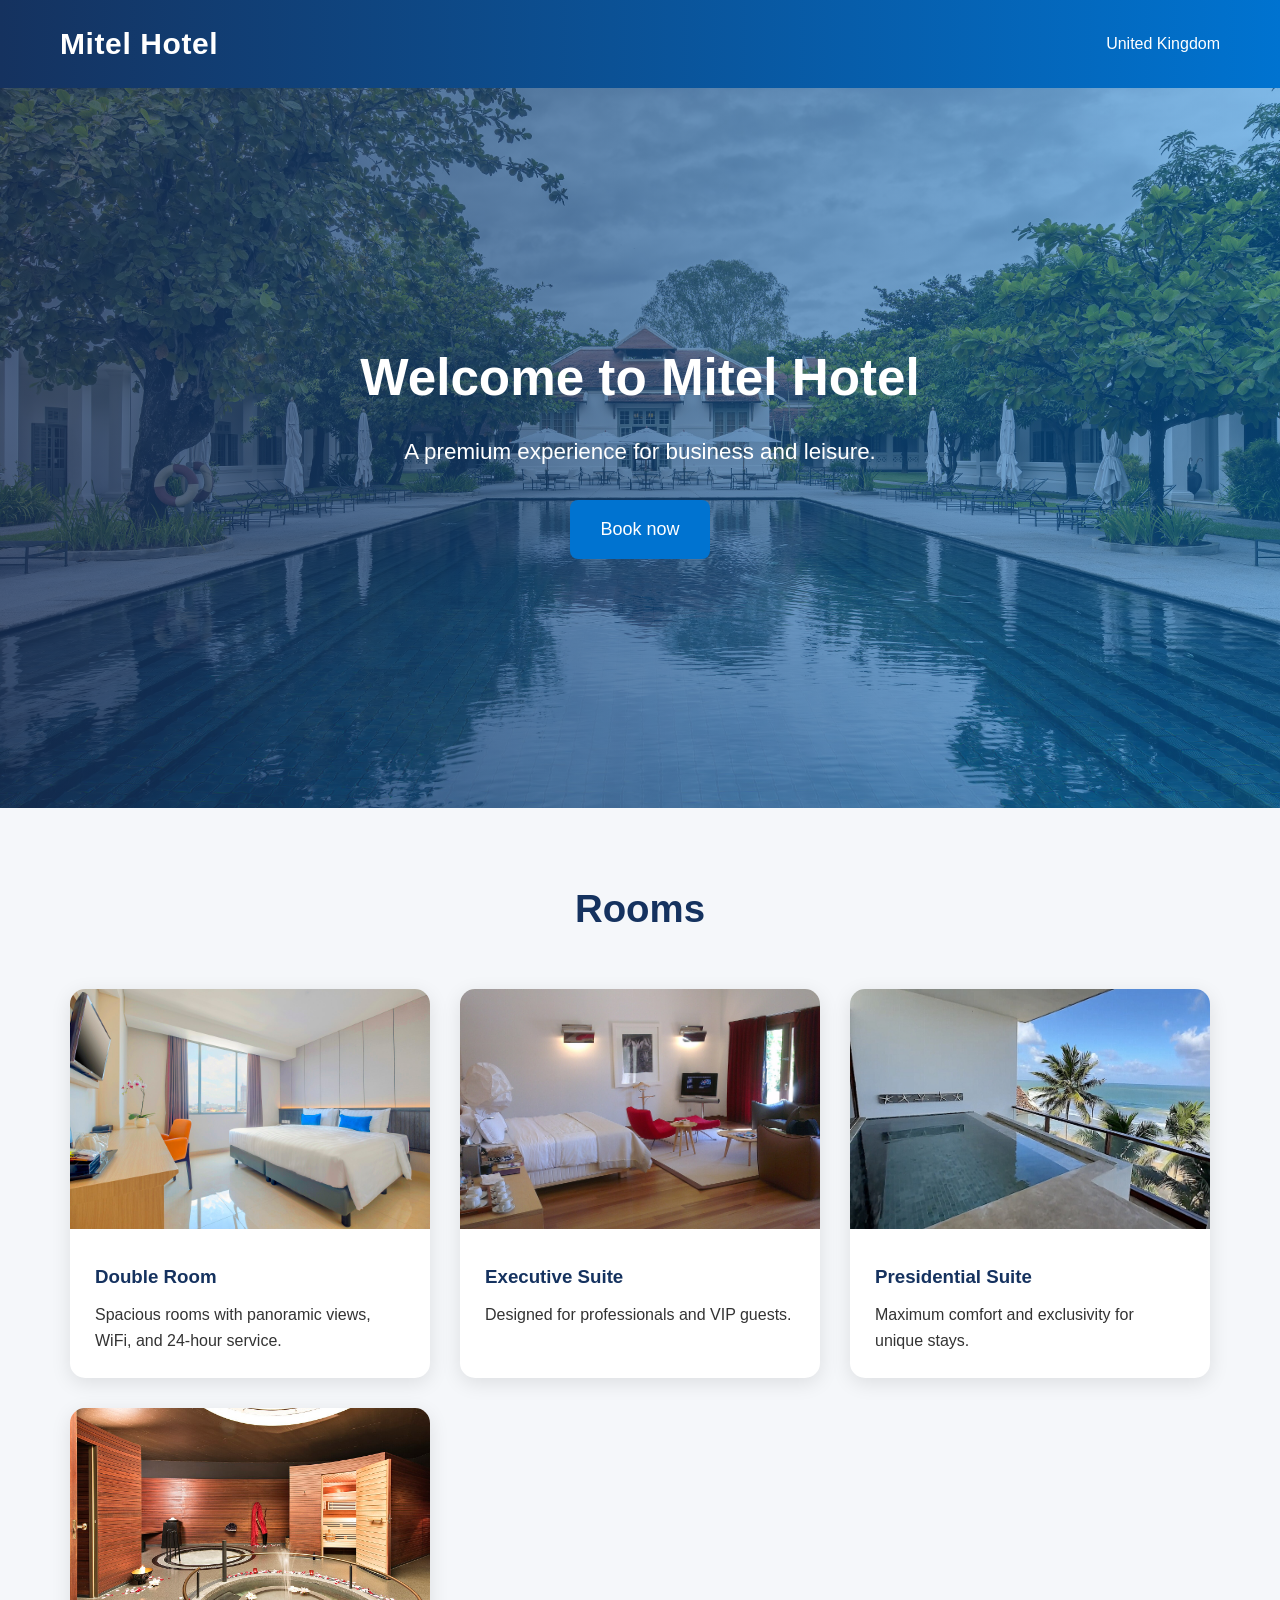
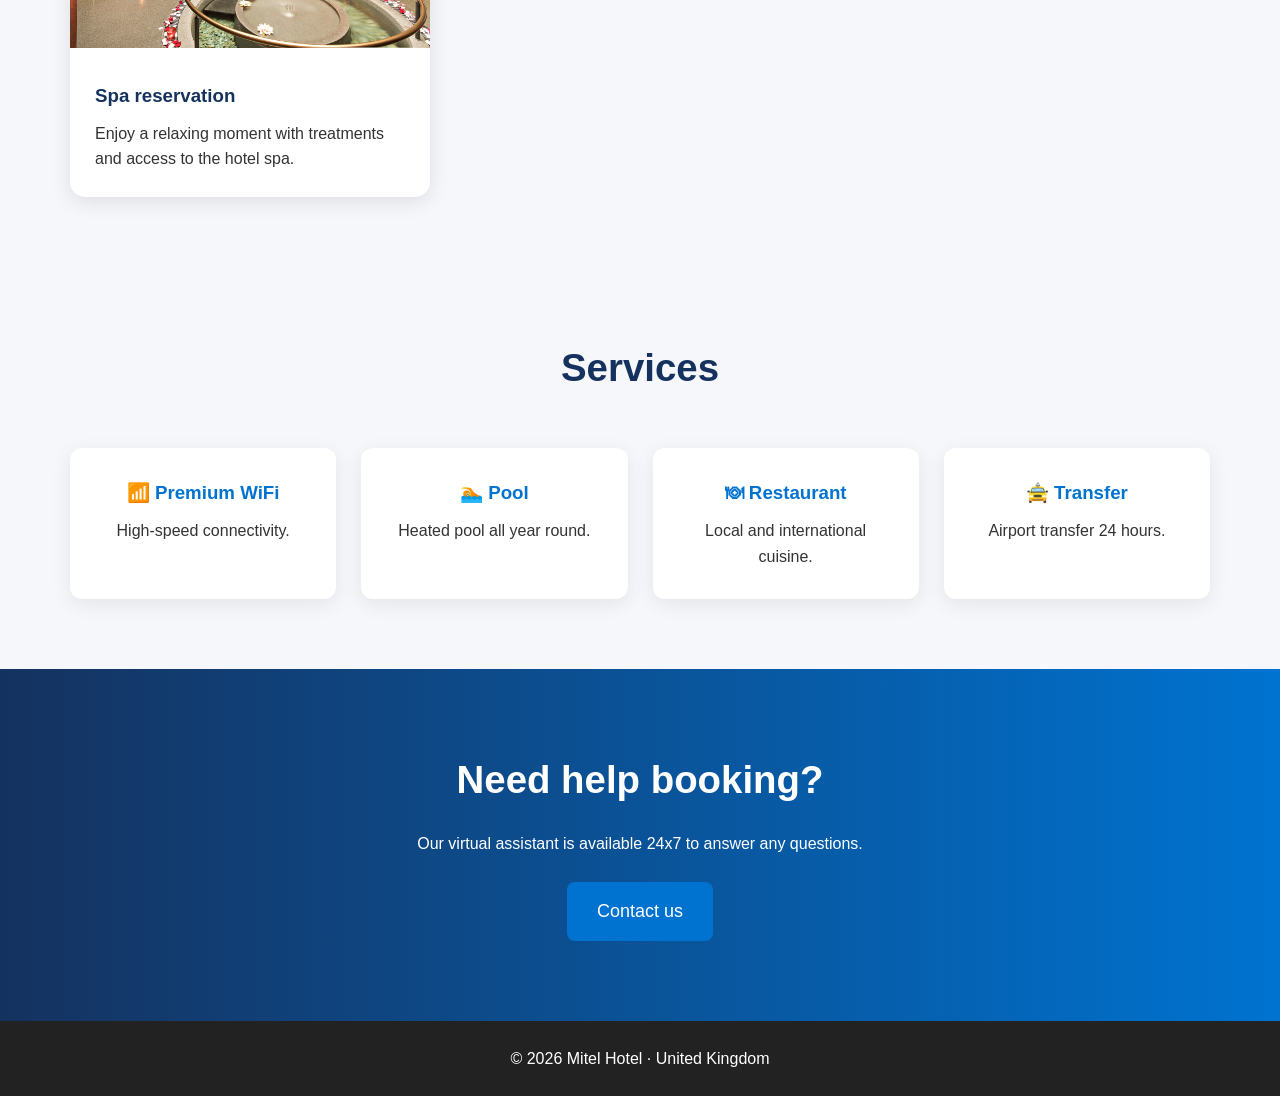
==== commit 221b532a: "Initial commit" ====
--- a/hotel.html
+++ b/hotel.html
@@ -9,14 +9,14 @@
     <link rel="stylesheet" href="css/styles.css">
 </head>
 
-<body class="hotel-page" data-page="hotel">
+<body data-page="hotel">
 
     <header>
         <div class="logo" data-i18n="logo">Hotel Mitel</div>
         <div data-i18n="location">Madrid · España</div>
     </header>
 
-    <section class="hero">
+    <section class="hero" style="background-image: url('images/hotel/hotel.jpg');">
         <div class="hero-overlay">
             <div class="hero-content">
                 <h1 data-i18n="heroTitle">Bienvenido a Hotel Mitel</h1>
@@ -32,7 +32,7 @@
         <div class="cards">
 
             <div class="card">
-                <img src="images/room.jpg" alt="Habitación Doble" data-i18n="room1Alt">
+                <img src="images/hotel/room.jpg" alt="Habitación Doble" data-i18n="room1Alt">
                 <div class="card-content">
                     <h3 data-i18n="room1Title">Habitación Doble</h3>
                     <p data-i18n="room1Text">
@@ -43,7 +43,7 @@
             </div>
 
             <div class="card">
-                <img src="images/executive-suite.jpg" alt="Suite Ejecutiva" data-i18n="room2Alt">
+                <img src="images/hotel/executive-suite.jpg" alt="Suite Ejecutiva" data-i18n="room2Alt">
                 <div class="card-content">
                     <h3 data-i18n="room2Title">Suite Ejecutiva</h3>
                     <p data-i18n="room2Text">
@@ -53,13 +53,25 @@
             </div>
 
             <div class="card">
-                <img src="images/presidential-suite.jpg" alt="Suite Presidencial" data-i18n="room3Alt">
+                <img src="images/hotel/presidential-suite.jpg" alt="Suite Presidencial" data-i18n="room3Alt">
                 <div class="card-content">
                     <h3 data-i18n="room3Title">Suite Presidencial</h3>
                     <p data-i18n="room3Text">
                         Máximo confort y exclusividad para estancias únicas.
                     </p>
                 </div>
+            </div>
+
+            <div class="card">
+                <a href="appointment.html" style="text-decoration: none; color: inherit; display: block;">
+                    <img src="images/hotel/spa.jpg" alt="Reserva de spa" data-i18n="spaAlt">
+                    <div class="card-content">
+                        <h3 data-i18n="spaTitle">Reserva de spa</h3>
+                        <p data-i18n="spaText">
+                            Disfruta de un momento de relajación con tratamientos y acceso al spa del hotel.
+                        </p>
+                    </div>
+                </a>
             </div>
 
         </div>
@@ -114,10 +126,6 @@
         © 2026 Hotel Mitel · Madrid · España
     </footer>
 
-    <!-- PEGAR AQUÍ EL WIDGET DE TALKATIVE -->
-    <script>
-        import(`https://eu.engage.app/api/ecs/v1/loader/fc1d13b3-a8ac-4f45-9d56-4a5da90d6025.js?path=${encodeURIComponent(window.location.toString())}&selectedVersion=${(new URLSearchParams(window.location.search)).get('ecsSelectedVersion') || ''}`)
-    </script> 
     <script src="js/i18n.js"></script>
 
 </body>
--- a/css/styles.css
+++ b/css/styles.css
@@ -1,6 +1,9 @@
 :root {
+    --mitel-dark-blue: #15325f;
+    --mitel-mid-blue: #0073d0;
+    --mitel-yellow: #fdb714;
     --mitel-blue: #003b71;
-    --mitel-purple: #6f2c91;
+    --mitel-purple: #812cc4;
     --light-bg: #f5f7fa;
     --text-color: #333;
 }
@@ -20,10 +23,10 @@
     display: flex;
     justify-content: center;
     align-items: center;
-    background: linear-gradient(135deg, var(--mitel-blue), var(--mitel-purple));
-}
-
-body.hotel-page {
+    background: linear-gradient(135deg, var(--mitel-dark-blue), var(--mitel-mid-blue));
+}
+
+body {
     background: var(--light-bg);
     color: var(--text-color);
     line-height: 1.6;
@@ -40,7 +43,7 @@
 }
 
 .home-page h1 {
-    color: var(--mitel-blue);
+    color: var(--mitel-dark-blue);
     margin-bottom: 15px;
 }
 
@@ -50,9 +53,11 @@
 }
 
 .home-page .demo-button {
-    display: inline-block;
+    display: inline-flex;
+    align-items: center;
+    gap: 10px;
     padding: 18px 36px;
-    background: var(--mitel-purple);
+    background: var(--mitel-mid-blue);
     color: white;
     text-decoration: none;
     border-radius: 10px;
@@ -61,6 +66,12 @@
     transition: 0.3s;
 }
 
+.home-page .demo-button .icon {
+    width: 64px;
+    height: 64px;
+    flex-shrink: 0;
+}
+
 .home-page .demo-button:hover {
     transform: translateY(-2px);
     opacity: 0.9;
@@ -74,24 +85,24 @@
 }
 
 .lang-btn {
-    border: 1px solid rgba(255, 255, 255, 0.4);
-    background: rgba(255, 255, 255, 0.16);
-    color: white;
+    border: 1px solid var(--mitel-dark-blue);
+    background: #f3f7fb;
+    color: var(--mitel-dark-blue);
     padding: 8px 14px;
     border-radius: 999px;
     cursor: pointer;
     font-weight: 600;
-    backdrop-filter: blur(6px);
     transition: all 0.2s ease;
 }
 
 .lang-btn:hover {
-    background: rgba(255, 255, 255, 0.28);
+    background: #e8f0f8;
+    transform: translateY(-1px);
 }
 
 .lang-btn.active {
-    background: white;
-    color: var(--mitel-blue);
+    background: var(--mitel-dark-blue);
+    color: white;
     box-shadow: 0 6px 16px rgba(0, 0, 0, 0.15);
 }
 
@@ -101,133 +112,267 @@
     align-items: center;
 }
 
-.hotel-page header {
-    background: linear-gradient(90deg, var(--mitel-blue), var(--mitel-purple));
+header {
+    background: linear-gradient(90deg, var(--mitel-dark-blue), var(--mitel-mid-blue));
     color: white;
     padding: 20px 60px;
     display: flex;
     justify-content: space-between;
     align-items: center;
-}
-
-.hotel-page .logo {
+    flex-wrap: wrap;
+    gap: 12px;
+}
+
+.logo {
     font-size: 30px;
-    font-weight: bold;
-}
-
-.hotel-page .hero {
-    height: 80vh;
-    background-image: url("../images/hotel.jpg");
+    font-weight: 700;
+    letter-spacing: 0.02em;
+}
+
+.hero {
+    min-height: 80vh;
     background-size: cover;
     background-position: center;
     position: relative;
-}
-
-.hotel-page .hero-overlay {
+    display: flex;
+    align-items: center;
+    justify-content: center;
+}
+
+.hero-overlay {
     position: absolute;
     inset: 0;
-    background: rgba(0, 0, 0, 0.45);
+    background: linear-gradient(90deg, rgba(21, 50, 95, 0.75), rgba(0, 115, 208, 0.5));
     display: flex;
     justify-content: center;
     align-items: center;
     text-align: center;
     color: white;
-}
-
-.hotel-page .hero-content h1 {
-    font-size: 64px;
+    padding: 24px;
+}
+
+.hero-content {
+    max-width: 780px;
+}
+
+.hero-content h1 {
+    font-size: clamp(2.2rem, 4vw, 4rem);
     margin-bottom: 15px;
 }
 
-.hotel-page .hero-content p {
-    font-size: 22px;
+.hero-content p {
+    font-size: clamp(1.1rem, 2vw, 1.4rem);
     margin-bottom: 30px;
 }
 
-.hotel-page .btn {
-    background: var(--mitel-purple);
+.btn {
+    display: inline-block;
+    background: var(--mitel-mid-blue);
     color: white;
     padding: 15px 30px;
     border: none;
     border-radius: 8px;
     font-size: 18px;
     text-decoration: none;
-}
-
-.hotel-page .section {
+    transition: transform 0.2s ease, opacity 0.2s ease;
+}
+
+.btn:hover {
+    transform: translateY(-2px);
+    opacity: 0.95;
+}
+
+.section {
     max-width: 1200px;
     margin: auto;
     padding: 70px 30px;
 }
 
-.hotel-page .section-title {
-    text-align: center;
-    font-size: 40px;
-    color: var(--mitel-blue);
+.section-title {
+    text-align: center;
+    font-size: clamp(2rem, 3vw, 2.5rem);
+    color: var(--mitel-dark-blue);
     margin-bottom: 50px;
 }
 
-.hotel-page .cards {
+.cards {
     display: grid;
-    grid-template-columns: repeat(auto-fit, minmax(320px, 1fr));
+    grid-template-columns: repeat(auto-fit, minmax(280px, 1fr));
     gap: 30px;
 }
 
-.hotel-page .card {
+.card {
     background: white;
     border-radius: 15px;
     overflow: hidden;
     box-shadow: 0 5px 20px rgba(0, 0, 0, 0.1);
 }
 
-.hotel-page .card img {
+.card img {
     width: 100%;
     height: 240px;
     object-fit: cover;
 }
 
-.hotel-page .card-content {
+.card-content {
     padding: 25px;
 }
 
-.hotel-page .card-content h3 {
-    color: var(--mitel-blue);
+.card-content h3 {
+    color: var(--mitel-dark-blue);
     margin-bottom: 10px;
 }
 
-.hotel-page .services {
+.services {
     display: grid;
     grid-template-columns: repeat(auto-fit, minmax(220px, 1fr));
     gap: 25px;
 }
 
-.hotel-page .service {
+.service {
     background: white;
     padding: 30px;
     border-radius: 12px;
     text-align: center;
-}
-
-.hotel-page .service h3 {
-    color: var(--mitel-purple);
+    box-shadow: 0 5px 20px rgba(0, 0, 0, 0.08);
+}
+
+.service h3 {
+    color: var(--mitel-mid-blue);
     margin-bottom: 10px;
 }
 
-.hotel-page .cta {
-    background: linear-gradient(90deg, var(--mitel-blue), var(--mitel-purple));
+.cta {
+    background: linear-gradient(90deg, var(--mitel-dark-blue), var(--mitel-mid-blue));
     color: white;
     text-align: center;
     padding: 80px 30px;
 }
 
-.hotel-page .cta h2 {
-    font-size: 42px;
+.cta h2 {
+    font-size: clamp(2rem, 3vw, 2.6rem);
     margin-bottom: 20px;
 }
 
-.hotel-page footer {
+footer {
     background: #222;
     color: white;
     text-align: center;
     padding: 25px;
+}
+
+.header-actions {
+    display: flex;
+    align-items: center;
+    gap: 16px;
+    flex-wrap: wrap;
+}
+
+.hero-appointment {
+    min-height: 60vh;
+}
+
+.appointment-layout {
+    display: grid;
+    grid-template-columns: 1.1fr 1fr;
+    gap: 30px;
+    align-items: start;
+}
+
+.appointment-card,
+.calendar-card {
+    background: white;
+    border-radius: 16px;
+    box-shadow: 0 8px 24px rgba(0, 0, 0, 0.08);
+    padding: 30px;
+}
+
+.appointment-title {
+    margin-bottom: 16px;
+    text-align: left;
+}
+
+.info-list {
+    margin-top: 20px;
+    padding-left: 18px;
+    color: var(--text-color);
+}
+
+.info-list li + li {
+    margin-top: 8px;
+}
+
+.calendar-placeholder {
+    border: 2px dashed var(--mitel-mid-blue);
+    border-radius: 12px;
+    padding: 24px;
+    background: linear-gradient(135deg, #f7fbff, #eef6ff);
+}
+
+.calendar-header {
+    font-size: 1.2rem;
+    font-weight: 700;
+    color: var(--mitel-dark-blue);
+    margin-bottom: 16px;
+}
+
+.calendar-grid {
+    display: grid;
+    grid-template-columns: repeat(4, minmax(0, 1fr));
+    gap: 10px;
+}
+
+.calendar-day,
+.calendar-slot {
+    border-radius: 10px;
+    padding: 12px;
+    text-align: center;
+    font-weight: 600;
+}
+
+.calendar-day {
+    background: var(--mitel-dark-blue);
+    color: white;
+}
+
+.calendar-slot {
+    border: 1px solid #dfe9f5;
+}
+
+.calendar-slot-available {
+    background: #eaf7ea;
+    color: #2b6b2f;
+}
+
+.calendar-slot-busy {
+    background: #fdecec;
+    color: #a33a3a;
+}
+
+.calendar-note {
+    margin-top: 16px;
+    color: #666;
+}
+
+@media (max-width: 768px) {
+    header {
+        padding: 20px 24px;
+    }
+
+    .hero {
+        min-height: 70vh;
+    }
+
+    .section {
+        padding: 50px 20px;
+    }
+
+    .appointment-layout {
+        grid-template-columns: 1fr;
+    }
+
+    .header-actions {
+        width: 100%;
+        justify-content: flex-start;
+    }
 }
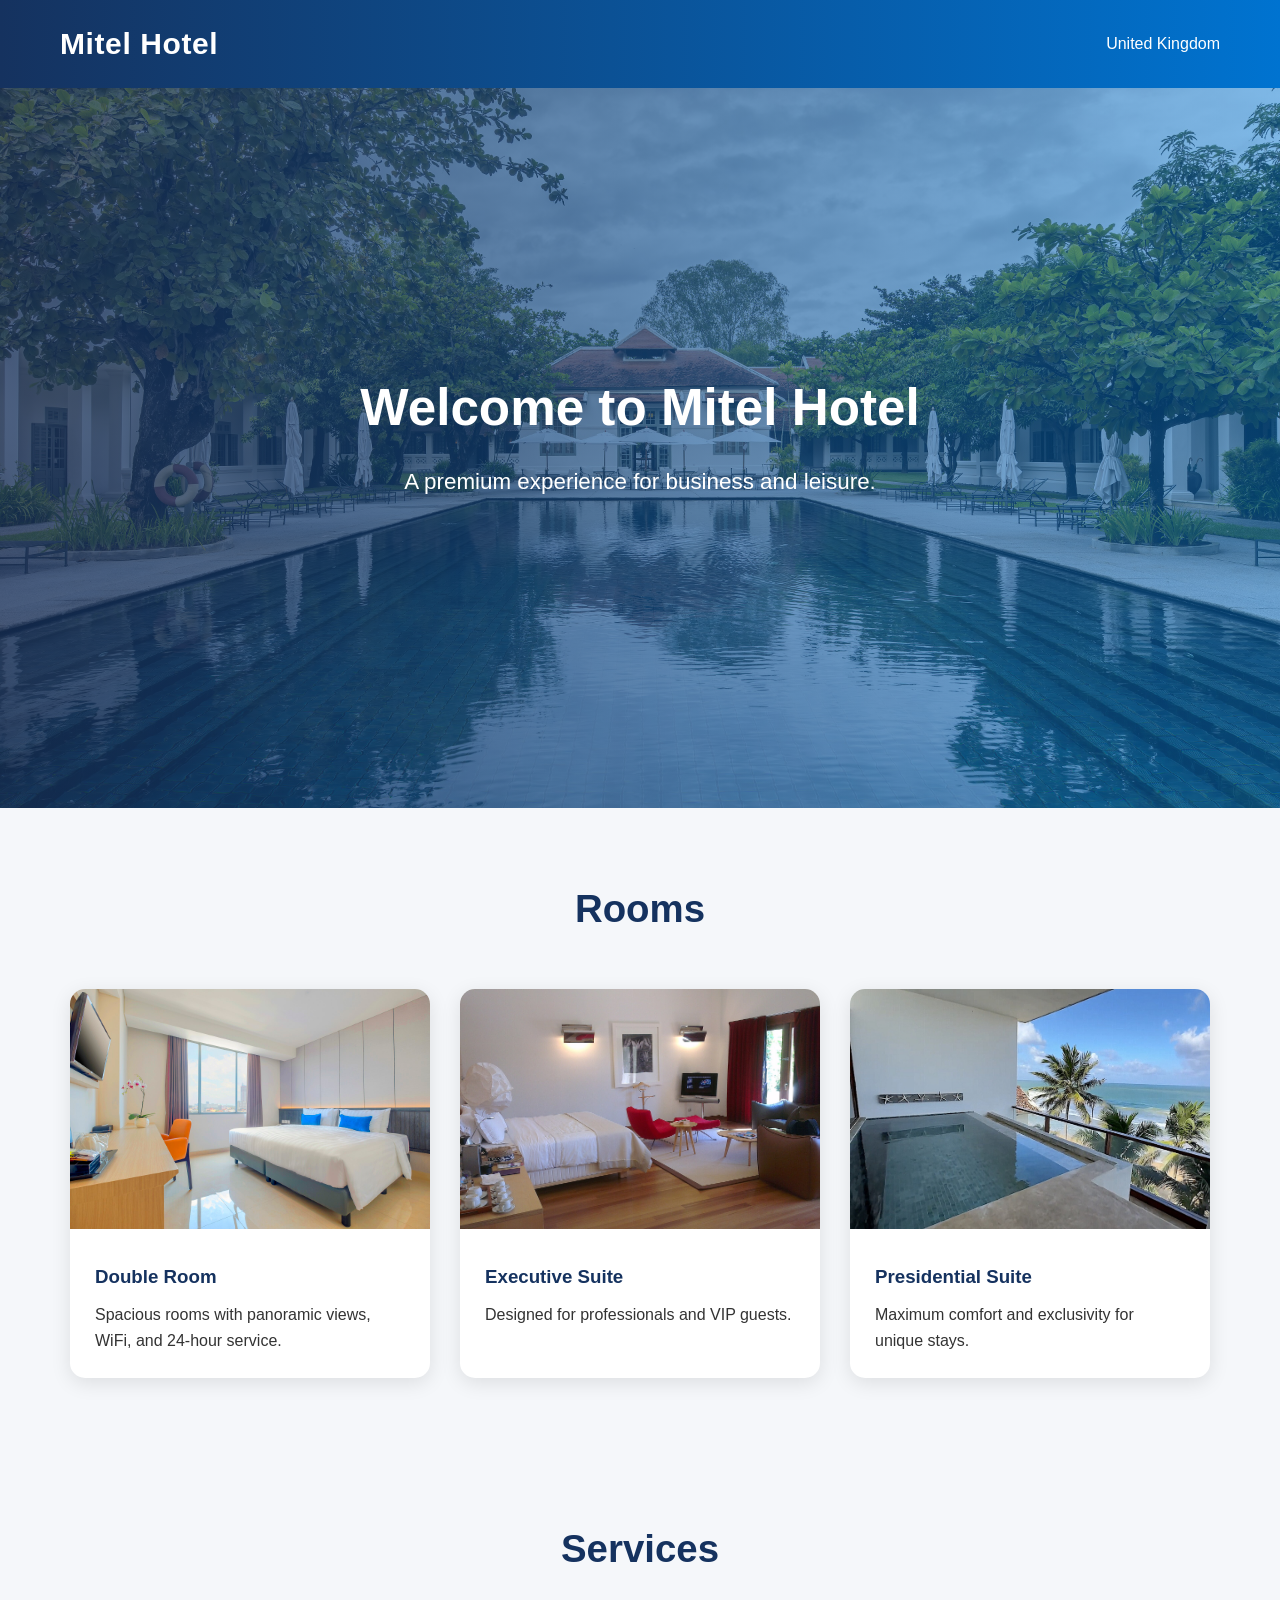
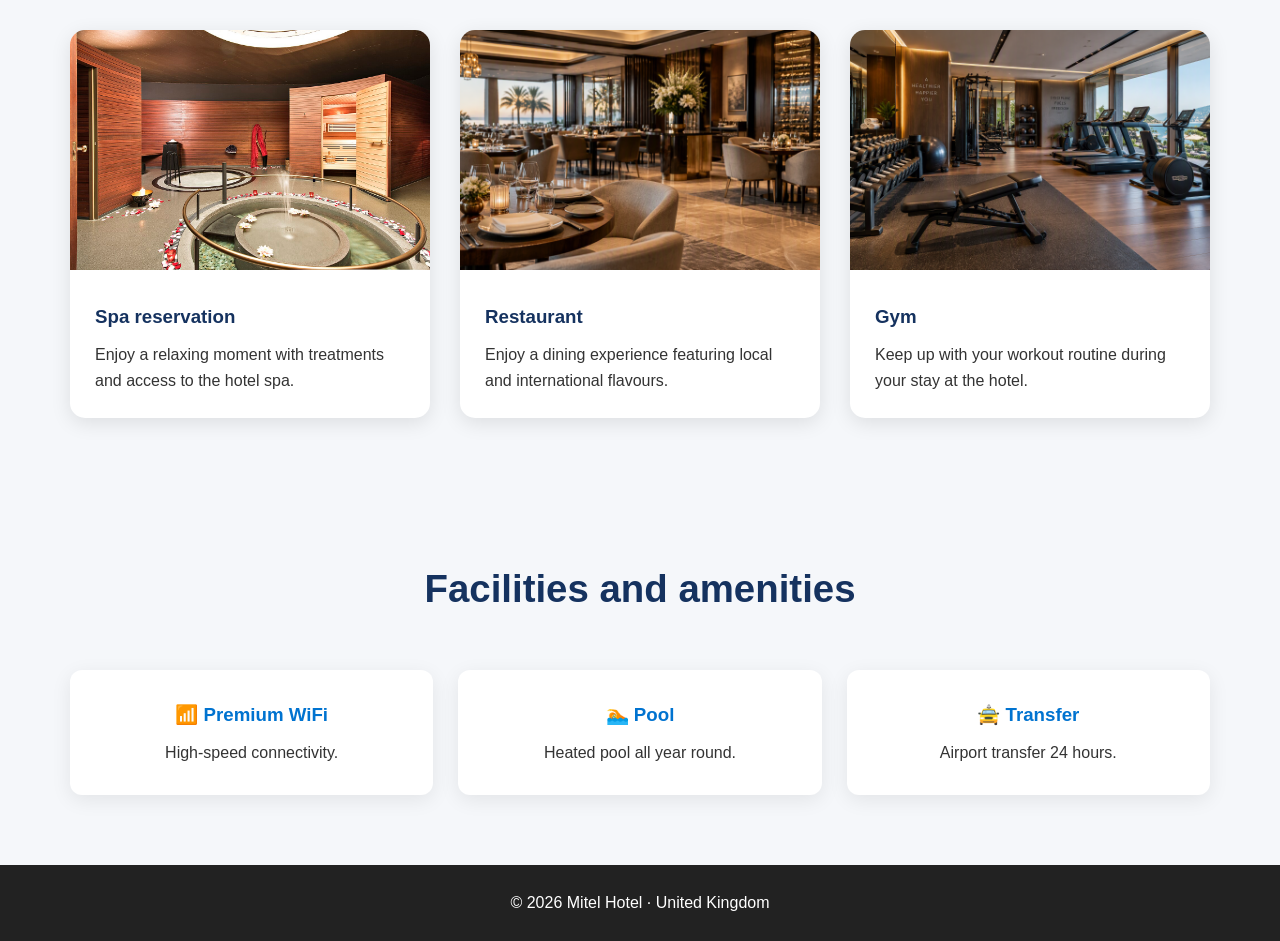
==== commit 5c7379ee: "Change hotel services." ====
--- a/hotel.html
+++ b/hotel.html
@@ -21,7 +21,6 @@
             <div class="hero-content">
                 <h1 data-i18n="heroTitle">Bienvenido a Hotel Mitel</h1>
                 <p data-i18n="heroText">Una experiencia premium para negocios y ocio.</p>
-                <a href="#" class="btn" data-i18n="heroButton">Reservar ahora</a>
             </div>
         </div>
     </section>
@@ -62,64 +61,55 @@
                 </div>
             </div>
 
-            <div class="card">
-                <a href="appointment.html" style="text-decoration: none; color: inherit; display: block;">
-                    <img src="images/hotel/spa.jpg" alt="Reserva de spa" data-i18n="spaAlt">
-                    <div class="card-content">
-                        <h3 data-i18n="spaTitle">Reserva de spa</h3>
-                        <p data-i18n="spaText">
-                            Disfruta de un momento de relajación con tratamientos y acceso al spa del hotel.
-                        </p>
-                    </div>
-                </a>
-            </div>
-
         </div>
     </section>
 
     <section class="section">
-
         <h2 class="section-title" data-i18n="servicesTitle">Servicios</h2>
 
+        <div class="cards">
+            <div class="card">
+                <a href="appointment.html?from=hotel" style="text-decoration: none; color: inherit; display: block;">
+                    <img src="images/hotel/spa.jpg" alt="Reserva de spa" data-i18n="spaAlt">
+                    <div class="card-content">
+                        <h3 data-i18n="spaTitle">Reserva de spa</h3>
+                        <p data-i18n="spaText">Disfruta de un momento de relajación con tratamientos y acceso al spa del hotel.</p>
+                    </div>
+                </a>
+            </div>
+            <div class="card">
+                <img src="images/hotel/restaurant.png" alt="Interior del restaurante del hotel" data-i18n="restaurantAlt">
+                <div class="card-content">
+                    <h3 data-i18n="restaurantTitle">Restaurante</h3>
+                    <p data-i18n="restaurantText">Disfruta de una propuesta gastronómica con sabores locales e internacionales.</p>
+                </div>
+            </div>
+            <div class="card">
+                <img src="images/hotel/gym.png" alt="Gimnasio del hotel" data-i18n="gymAlt">
+                <div class="card-content">
+                    <h3 data-i18n="gymTitle">Gimnasio</h3>
+                    <p data-i18n="gymText">Mantén tu rutina de entrenamiento durante la estancia en el hotel.</p>
+                </div>
+            </div>
+        </div>
+    </section>
+
+    <section class="section">    
+        <h2 class="section-title" data-i18n="amenitiesTitle">Instalaciones y comodidades</h2>
         <div class="services">
-
             <div class="service">
                 <h3 data-i18n="service1Title">📶 WiFi Premium</h3>
                 <p data-i18n="service1Text">Conectividad de alta velocidad.</p>
             </div>
-
             <div class="service">
                 <h3 data-i18n="service2Title">🏊 Piscina</h3>
                 <p data-i18n="service2Text">Piscina climatizada todo el año.</p>
             </div>
-
-            <div class="service">
-                <h3 data-i18n="service3Title">🍽 Restaurante</h3>
-                <p data-i18n="service3Text">Gastronomía local e internacional.</p>
-            </div>
-
             <div class="service">
                 <h3 data-i18n="service4Title">🚖 Transfer</h3>
                 <p data-i18n="service4Text">Traslado al aeropuerto 24 horas.</p>
             </div>
-
         </div>
-
-    </section>
-
-    <section class="cta">
-
-        <h2 data-i18n="ctaTitle">¿Necesitas ayuda para reservar?</h2>
-
-        <p data-i18n="ctaText">
-            Nuestro asistente virtual está disponible 24x7 para resolver
-            cualquier consulta.
-        </p>
-
-        <br>
-
-        <a href="#" class="btn" data-i18n="ctaButton">Contactar</a>
-
     </section>
 
     <footer data-i18n="footer">
--- a/css/styles.css
+++ b/css/styles.css
@@ -38,7 +38,7 @@
     padding: 60px;
     border-radius: 20px;
     box-shadow: 0 10px 30px rgba(0, 0, 0, 0.2);
-    max-width: 600px;
+    max-width: 820px;
     width: 90%;
 }
 
@@ -49,8 +49,81 @@
 
 .home-page p {
     color: #666;
-    margin-bottom: 40px;
-}
+    margin-bottom: 30px;
+}
+
+.demo-list {
+    width: 100%;
+    display: grid;
+    gap: 12px;
+}
+
+.demo-item {
+    display: flex;
+    align-items: center;
+    justify-content: space-between;
+    gap: 16px;
+    padding: 18px 20px;
+    background: #f9fbff;
+    border: 1px solid #dfeaf8;
+    border-radius: 14px;
+}
+
+.demo-item:hover {
+    background: #f3f8ff;
+}
+
+.scenario-name {
+    display: flex;
+    align-items: center;
+    gap: 12px;
+    font-weight: 600;
+    color: var(--mitel-dark-blue);
+}
+
+.demo-actions {
+    display: flex;
+    align-items: center;
+    gap: 10px;
+    flex-wrap: wrap;
+}
+
+.scenario-icon {
+    width: 42px;
+    height: 42px;
+    flex-shrink: 0;
+}
+
+.table-action {
+    display: inline-flex;
+    align-items: center;
+    justify-content: center;
+    border: none;
+    border-radius: 10px;
+    padding: 10px 16px;
+    font-weight: 700;
+    font-size: 0.96rem;
+    text-decoration: none;
+    transition: transform 0.2s ease, opacity 0.2s ease;
+    cursor: pointer;
+}
+
+.table-action:hover {
+    transform: translateY(-1px);
+    opacity: 0.96;
+}
+
+.table-action.primary {
+    background: var(--mitel-mid-blue);
+    color: white;
+}
+
+.table-action.secondary {
+    background: #edf5ff;
+    color: var(--mitel-dark-blue);
+    border: 1px solid #cfe1ff;
+}
+
 
 .home-page .demo-button {
     display: inline-flex;
@@ -101,6 +174,30 @@
 }
 
 .lang-btn.active {
+    background: var(--mitel-dark-blue);
+    color: white;
+    box-shadow: 0 6px 16px rgba(0, 0, 0, 0.15);
+}
+
+.secondary-lang-btn {
+    border: 1px solid var(--mitel-dark-blue);
+    background: #f3f7fb;
+    color: var(--mitel-dark-blue);
+    padding: 7px 12px;
+    border-radius: 999px;
+    cursor: pointer;
+    font-weight: 600;
+    font-size: 0.78rem;
+    min-width: 46px;
+    transition: all 0.2s ease;
+}
+
+.secondary-lang-btn:hover {
+    background: #e8f0f8;
+    transform: translateY(-1px);
+}
+
+.secondary-lang-btn.active {
     background: var(--mitel-dark-blue);
     color: white;
     box-shadow: 0 6px 16px rgba(0, 0, 0, 0.15);
@@ -163,23 +260,6 @@
 .hero-content p {
     font-size: clamp(1.1rem, 2vw, 1.4rem);
     margin-bottom: 30px;
-}
-
-.btn {
-    display: inline-block;
-    background: var(--mitel-mid-blue);
-    color: white;
-    padding: 15px 30px;
-    border: none;
-    border-radius: 8px;
-    font-size: 18px;
-    text-decoration: none;
-    transition: transform 0.2s ease, opacity 0.2s ease;
-}
-
-.btn:hover {
-    transform: translateY(-2px);
-    opacity: 0.95;
 }
 
 .section {
@@ -242,18 +322,6 @@
     margin-bottom: 10px;
 }
 
-.cta {
-    background: linear-gradient(90deg, var(--mitel-dark-blue), var(--mitel-mid-blue));
-    color: white;
-    text-align: center;
-    padding: 80px 30px;
-}
-
-.cta h2 {
-    font-size: clamp(2rem, 3vw, 2.6rem);
-    margin-bottom: 20px;
-}
-
 footer {
     background: #222;
     color: white;
@@ -375,4 +443,137 @@
         width: 100%;
         justify-content: flex-start;
     }
-}+}
+
+.questions-window {
+    min-height: 100vh;
+    height: 100vh;
+    background: linear-gradient(135deg, #edf5ff, var(--light-bg));
+    color: #2d3f59;
+    padding: 32px 20px;
+    display: flex;
+    justify-content: center;
+    align-items: flex-start;
+    overflow: hidden;
+}
+
+.questions-container {
+    width: min(760px, 100%);
+    height: calc(100vh - 64px);
+    background: white;
+    border-radius: 18px;
+    box-shadow: 0 18px 40px rgba(17, 38, 72, 0.12);
+    padding: 0 24px 24px;
+    display: flex;
+    flex-direction: column;
+    overflow: hidden;
+}
+
+.questions-header {
+    position: sticky;
+    top: 0;
+    z-index: 2;
+    display: flex;
+    justify-content: space-between;
+    align-items: center;
+    flex-wrap: wrap;
+    gap: 16px;
+    margin: 0 -24px 22px;
+    background: linear-gradient(90deg, var(--mitel-dark-blue), var(--mitel-mid-blue));
+    border-radius: 14px 14px 0 0;
+    padding: 18px 20px;
+    flex-shrink: 0;
+}
+
+.questions-language-selector {
+    display: flex;
+    align-items: center;
+    gap: 12px;
+    flex-wrap: wrap;
+    justify-content: flex-end;
+}
+
+.show-label {
+    color: white;
+    font-size: 0.95rem;
+    font-weight: 600;
+}
+
+.secondary-lang-switcher {
+    margin: 0;
+    display: flex;
+    flex-wrap: wrap;
+    justify-content: center;
+    gap: 8px;
+}
+
+.questions-header h1 {
+    margin: 0;
+    color: white;
+    font-size: 1.7rem;
+    font-weight: 700;
+    line-height: 1.2;
+}
+
+.questions-list {
+    list-style: none;
+    padding: 0 4px 0 0;
+    margin: 0;
+    display: grid;
+    gap: 14px;
+    overflow-y: auto;
+    flex: 1;
+    min-height: 0;
+}
+
+.question-item {
+    display: grid;
+    grid-template-columns: repeat(2, minmax(0, 1fr));
+    gap: 16px;
+    background: #f7faff;
+    border-left: 4px solid var(--mitel-yellow);
+    border-radius: 10px;
+    padding: 14px 16px;
+    line-height: 1.6;
+}
+
+.question-item.single-column {
+    grid-template-columns: 1fr;
+}
+
+.lang-column {
+    flex: 1 1 260px;
+    min-width: 0;
+}
+
+.lang-badge {
+    display: inline-block;
+    font-size: 0.72rem;
+    font-weight: 700;
+    letter-spacing: 0.08em;
+    color: var(--mitel-mid-blue);
+    background: #edf3ff;
+    border-radius: 999px;
+    padding: 5px 10px;
+    margin-bottom: 8px;
+}
+
+.question-text {
+    font-weight: 600;
+    color: var(--mitel-dark-blue);
+    margin-bottom: 6px;
+}
+
+.answer-text {
+    color: #40516a;
+    background: white;
+    border-radius: 8px;
+    padding: 10px 12px;
+    border: 1px solid #e8eef9;
+}
+
+@media (max-width: 640px) {
+    .question-item {
+        grid-template-columns: 1fr;
+    }
+}
